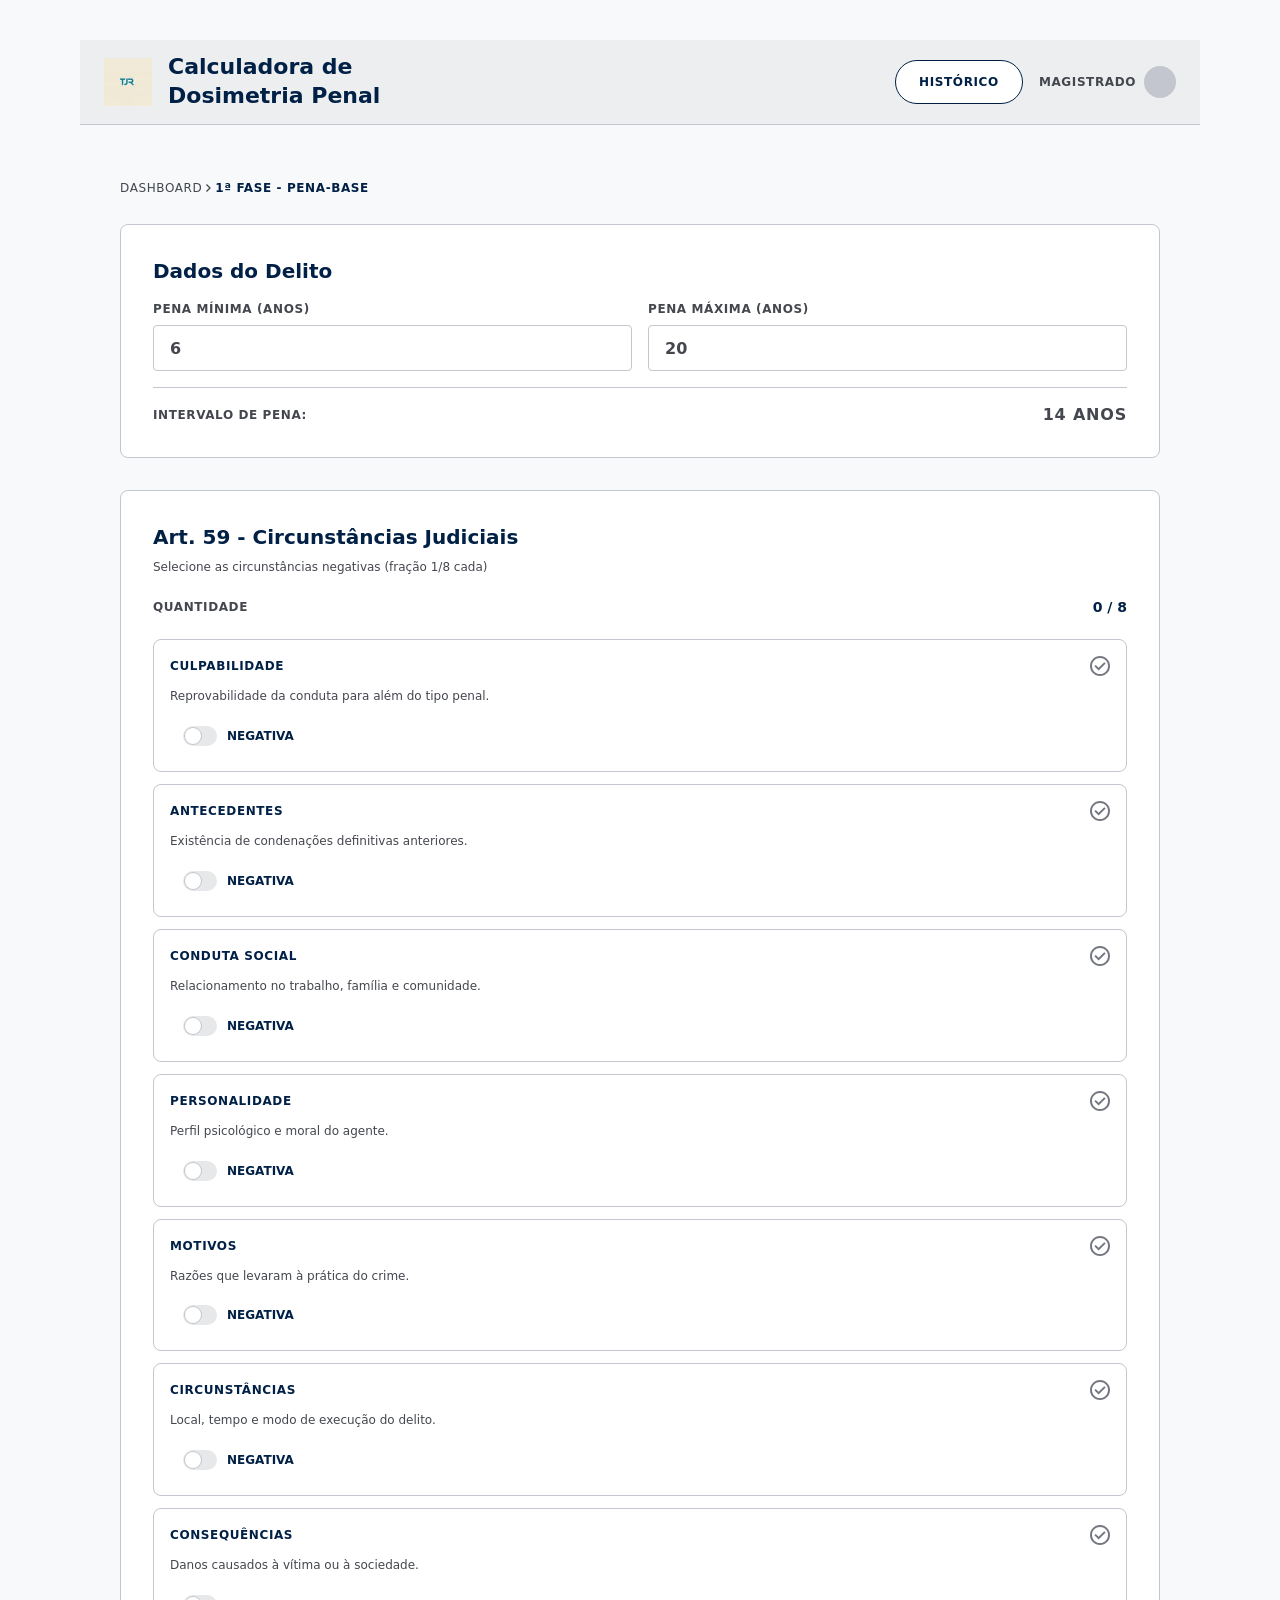
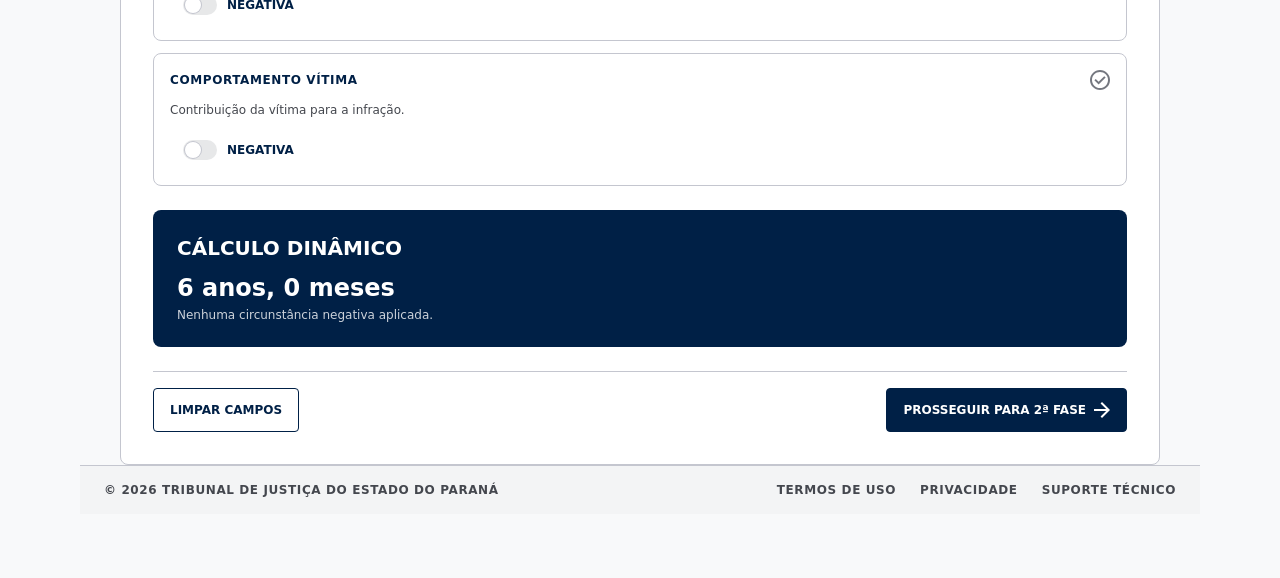
==== index.html @ 6c4fe249 "Ajustes de fluxo e adição das telas de histórico e perfil" ====
<!DOCTYPE html>
<html lang="pt-br">
<head>
    <meta charset="UTF-8">
    <meta name="viewport" content="width=device-width, initial-scale=1.0">
    <link rel="stylesheet" href="style.css">
    <title>Calculadora de Dosimetria Penal</title>
</head>
<body>
    <div class="screen-frame" data-name="Html → Body">
        <header class="top-app-bar" data-name="Header - TopAppBar">
            <div class="top-app-bar__brand" data-name="Container">
                <div class="top-app-bar__logo" data-name="TJPR Logo">
                    <img src="assets/figma/logo-tjpr.svg" alt="TJPR Logo">
                </div>
                <div class="top-app-bar__title" data-name="Heading 1">
                    <span>Calculadora de</span>
                    <span>Dosimetria Penal</span>
                </div>
            </div>
            <div class="top-app-bar__actions" aria-label="Ações rápidas">
                <a class="top-app-bar__action top-app-bar__action--outline" href="histotrico.html">Histórico</a>
            </div>
            <div class="top-app-bar__profile" data-name="Container">
                <div class="top-app-bar__profile-text" data-name="Container">
                    <span>Magistrado</span>
                </div>
                <div class="top-app-bar__avatar" data-name="Container"></div>
            </div>
        </header>

        <main class="main-frame" data-name="Main">
            <section class="breadcrumbs-step" data-name="Breadcrumbs & Step Indicator">
                <div class="breadcrumbs-step__item" data-name="Container">DASHBOARD</div>
                <div class="breadcrumbs-step__separator" data-name="Container">
                    <img src="assets/figma/icon-6-53.svg" alt="">
                </div>
                <div class="breadcrumbs-step__step" data-name="Container">1ª FASE - PENA-BASE</div>
            </section>

            <div class="content-columns" data-name="Container">
                <section class="data-entry-sidebar-left" data-name="Data Entry Sidebar (Left)">
                    <form id="dosimetria-form" class="section section-delito" data-name="Form">
                        <div class="section__heading" data-name="Heading 2">Dados do Delito</div>
                        <div class="section__fields" data-name="Container">
                            <div class="field-row" data-name="Container">
                                <label class="field-label" for="pena-minima" data-name="Label">PENA MÍNIMA (ANOS)</label>
                                <div class="field-input" data-name="Input">
                                    <input id="pena-minima" class="field-input__control" data-name="Input" type="number" name="pena-minima" min="0" step="1" value="6" aria-label="Pena mínima (anos)">
                                </div>
                            </div>
                            <div class="field-row" data-name="Container">
                                <label class="field-label" for="pena-maxima" data-name="Label">PENA MÁXIMA (ANOS)</label>
                                <div class="field-input" data-name="Input">
                                    <input id="pena-maxima" class="field-input__control" data-name="Input" type="number" name="pena-maxima" min="0" step="1" value="20" aria-label="Pena máxima (anos)">
                                </div>
                            </div>
                            <div class="section__interval" data-name="HorizontalBorder">
                                <span data-name="Container">INTERVALO DE PENA:</span>
                                <span data-name="Container">14 anos</span>
                            </div>
                        </div>
                    </form>
                </section>

                <section class="circumstances-grid" data-name="Circumstances Grid (Right)">
                    <div class="section section-circumstances" data-name="Section">
                        <div class="section-circumstances__header" data-name="Container">
                            <div class="section-circumstances__title" data-name="Heading 2">
                                <span>Art. 59 - Circunstâncias Judiciais</span>
                            </div>
                            <div class="section-circumstances__hint" data-name="Container">
                                Selecione as circunstâncias negativas (fração 1/8 cada)
                            </div>
                        </div>
                        <div class="section-circumstances__quantity" data-name="Container">
                            <span data-name="Text">QUANTIDADE</span>
                            <span data-name="Container">0 / 8</span>
                        </div>

                        <div class="circumstances-list" data-name="Container">
                            <article class="circumstance-card" data-name="Container">
                                <div class="circumstance-card__heading" data-name="Paragraph">
                                    <div class="circumstance-card__title">CULPABILIDADE</div>
                                    <img src="assets/figma/icon-6-113.svg" alt="">
                                </div>
                                <div class="circumstance-card__description" data-name="Container">
                                    Reprovabilidade da conduta para além do tipo penal.
                                </div>
                                <button type="button" class="circumstance-card__toggle" data-name="Container" aria-pressed="false">
                                    <span class="circumstance-card__toggle-track" aria-hidden="true"><span class="circumstance-card__toggle-ball"></span></span>
                                    <img src="assets/figma/icon-6-118.svg" alt="">
                                    <span>NEGATIVA</span>
                                </button>
                            </article>

                            <article class="circumstance-card" data-name="Container">
                                <div class="circumstance-card__heading" data-name="Paragraph">
                                    <div class="circumstance-card__title">ANTECEDENTES</div>
                                    <img src="assets/figma/icon-6-113.svg" alt="">
                                </div>
                                <div class="circumstance-card__description" data-name="Container">
                                    Existência de condenações definitivas anteriores.
                                </div>
                                <button type="button" class="circumstance-card__toggle" data-name="Container" aria-pressed="false">
                                    <span class="circumstance-card__toggle-track" aria-hidden="true"><span class="circumstance-card__toggle-ball"></span></span>
                                    <img src="assets/figma/icon-6-130.svg" alt="">
                                    <span>NEGATIVA</span>
                                </button>
                            </article>

                            <article class="circumstance-card" data-name="Container">
                                <div class="circumstance-card__heading" data-name="Paragraph">
                                    <div class="circumstance-card__title">CONDUTA SOCIAL</div>
                                    <img src="assets/figma/icon-6-113.svg" alt="">
                                </div>
                                <div class="circumstance-card__description" data-name="Container">
                                    Relacionamento no trabalho, família e comunidade.
                                </div>
                                <button type="button" class="circumstance-card__toggle" data-name="Container" aria-pressed="false">
                                    <span class="circumstance-card__toggle-track" aria-hidden="true"><span class="circumstance-card__toggle-ball"></span></span>
                                    <img src="assets/figma/icon-6-142.svg" alt="">
                                    <span>NEGATIVA</span>
                                </button>
                            </article>

                            <article class="circumstance-card" data-name="Container">
                                <div class="circumstance-card__heading" data-name="Paragraph">
                                    <div class="circumstance-card__title">PERSONALIDADE</div>
                                    <img src="assets/figma/icon-6-113.svg" alt="">
                                </div>
                                <div class="circumstance-card__description" data-name="Container">
                                    Perfil psicológico e moral do agente.
                                </div>
                                <button type="button" class="circumstance-card__toggle" data-name="Container" aria-pressed="false">
                                    <span class="circumstance-card__toggle-track" aria-hidden="true"><span class="circumstance-card__toggle-ball"></span></span>
                                    <img src="assets/figma/icon-6-154.svg" alt="">
                                    <span>NEGATIVA</span>
                                </button>
                            </article>

                            <article class="circumstance-card" data-name="Container">
                                <div class="circumstance-card__heading" data-name="Paragraph">
                                    <div class="circumstance-card__title">MOTIVOS</div>
                                    <img src="assets/figma/icon-6-113.svg" alt="">
                                </div>
                                <div class="circumstance-card__description" data-name="Container">
                                    Razões que levaram à prática do crime.
                                </div>
                                <button type="button" class="circumstance-card__toggle" data-name="Container" aria-pressed="false">
                                    <span class="circumstance-card__toggle-track" aria-hidden="true"><span class="circumstance-card__toggle-ball"></span></span>
                                    <img src="assets/figma/icon-6-166.svg" alt="">
                                    <span>NEGATIVA</span>
                                </button>
                            </article>

                            <article class="circumstance-card" data-name="Container">
                                <div class="circumstance-card__heading" data-name="Paragraph">
                                    <div class="circumstance-card__title">CIRCUNSTÂNCIAS</div>
                                    <img src="assets/figma/icon-6-113.svg" alt="">
                                </div>
                                <div class="circumstance-card__description" data-name="Container">
                                    Local, tempo e modo de execução do delito.
                                </div>
                                <button type="button" class="circumstance-card__toggle" data-name="Container" aria-pressed="false">
                                    <span class="circumstance-card__toggle-track" aria-hidden="true"><span class="circumstance-card__toggle-ball"></span></span>
                                    <img src="assets/figma/icon-6-178.svg" alt="">
                                    <span>NEGATIVA</span>
                                </button>
                            </article>

                            <article class="circumstance-card" data-name="Container">
                                <div class="circumstance-card__heading" data-name="Paragraph">
                                    <div class="circumstance-card__title">CONSEQUÊNCIAS</div>
                                    <img src="assets/figma/icon-6-113.svg" alt="">
                                </div>
                                <div class="circumstance-card__description" data-name="Container">
                                    Danos causados à vítima ou à sociedade.
                                </div>
                                <button type="button" class="circumstance-card__toggle" data-name="Container" aria-pressed="false">
                                    <span class="circumstance-card__toggle-track" aria-hidden="true"><span class="circumstance-card__toggle-ball"></span></span>
                                    <img src="assets/figma/icon-6-190.svg" alt="">
                                    <span>NEGATIVA</span>
                                </button>
                            </article>

                            <article class="circumstance-card" data-name="Container">
                                <div class="circumstance-card__heading" data-name="Paragraph">
                                    <div class="circumstance-card__title">COMPORTAMENTO VÍTIMA</div>
                                    <img src="assets/figma/icon-6-113.svg" alt="">
                                </div>
                                <div class="circumstance-card__description" data-name="Container">
                                    Contribuição da vítima para a infração.
                                </div>
                                <button type="button" class="circumstance-card__toggle" data-name="Container" aria-pressed="false">
                                    <span class="circumstance-card__toggle-track" aria-hidden="true"><span class="circumstance-card__toggle-ball"></span></span>
                                    <img src="assets/figma/icon-6-204.svg" alt="">
                                    <span>NEGATIVA</span>
                                </button>
                            </article>
                        </div>

                        <div class="section section-result-card" data-name="Section - Result Card">
                            <div class="section-result-card__shadow" data-name="Section - Result Card:shadow"></div>
                            <div class="section-result-card__title" data-name="Heading 2">CÁLCULO DINÂMICO</div>
                            <div class="section-result-card__content" data-name="Container">
                                <div class="section-result-card__value" data-name="Container">6 anos, 0 meses</div>
                                <div class="section-result-card__note" data-name="Container">Nenhuma circunstância negativa aplicada.</div>
                            </div>
                        </div>

                        <div class="section-circumstances__actions" data-name="HorizontalBorder">
                            <button type="reset" form="dosimetria-form" class="action-button action-button--outline">LIMPAR CAMPOS</button>
                            <button type="submit" form="dosimetria-form" class="action-button action-button--primary">
                                <span>PROSSEGUIR PARA 2ª FASE</span>
                                <img src="assets/figma/icon-6-211.svg" alt="">
                            </button>
                        </div>
                    </div>
                </section>
            </div>
        </main>

        <footer class="footer" data-name="Footer">
            <div class="footer__content" data-name="Container">
                <div class="footer__copyright" data-name="Container">
                    © 2026 Tribunal de Justiça do Estado do Paraná
                </div>
                <div class="footer__links" data-name="Container">
                    <a href="#">Termos de Uso</a>
                    <a href="#">Privacidade</a>
                    <a href="#">Suporte Técnico</a>
                </div>
            </div>
        </footer>

        <nav class="bottom-nav-bar" data-name="BottomNavBar (Mobile Only)">
            <a class="bottom-nav-bar__item bottom-nav-bar__item--active" data-name="Container">
                <img src="assets/figma/icon-bottom-1.svg" alt="">
                <span>Calculadora</span>
            </a>
            <a href="histotrico.html" class="bottom-nav-bar__item" data-name="Container">
                <img src="assets/figma/icon-bottom-2.svg" alt="">
                <span>Histórico</span>
            </a>
            <a href="perfil.html" class="bottom-nav-bar__item" data-name="Container">
                <img src="assets/figma/icon-bottom-3.svg" alt="">
                <span>Perfil</span>
            </a>
        </nav>
    </div>
    <script src="script.js"></script>
</body>
</html>
---- style.css ----
* {
  box-sizing: border-box;
}
html, body {
  margin: 0;
  min-height: 100%;
}
body {
  display: flex;
  justify-content: center;
  align-items: flex-start;
  padding: 24px;
  background: #F8F9FA;
  font-family: Inter, system-ui, sans-serif;
  color: #44474E;
}
img {
  display: block;
  max-width: 100%;
}
button {
  font: inherit;
  cursor: pointer;
}
.screen-frame {
  width: min(100%, 1120px);
  max-width: 1120px;
  position: relative;
  padding: 112px 0 8px;
  background: #F8F9FA;
}
.top-app-bar {
  position: absolute;
  top: 0;
  left: 0;
  width: 100%;
  background: #EDEEEF;
  border-bottom: 1px solid #C4C6CF;
  padding: 8px 16px;
  display: flex;
  justify-content: space-between;
  align-items: center;
  gap: 16px;
}
.top-app-bar__brand {
  display: flex;
  align-items: center;
  gap: 16px;
}
.top-app-bar__logo {
  width: 40px;
  height: 40px;
}
.top-app-bar__logo img {
  width: 100%;
  height: 100%;
  object-fit: cover;
}
.top-app-bar__title {
  display: flex;
  flex-direction: column;
  font-family: Manrope, Inter, system-ui, sans-serif;
  font-weight: 700;
  font-size: 20px;
  line-height: 1.4;
  color: #002046;
}
.top-app-bar__title span:last-child {
  margin-top: -2px;
}
.top-app-bar__profile {
  display: flex;
  align-items: center;
  gap: 8px;
}
.top-app-bar__actions {
  display: none;
  align-items: center;
  gap: 12px;
  margin-left: auto;
}
.top-app-bar__action {
  min-height: 44px;
  min-width: 128px;
  padding: 0 18px;
  border-radius: 999px;
  border: 1px solid transparent;
  font-size: 12px;
  line-height: 1.3333333;
  font-weight: 700;
  letter-spacing: 0.05em;
  text-transform: uppercase;
  text-decoration: none;
  display: inline-flex;
  align-items: center;
  justify-content: center;
  transition: transform 0.18s ease, background-color 0.18s ease, color 0.18s ease, border-color 0.18s ease;
}
.top-app-bar__action:hover,
.top-app-bar__action:focus-visible {
  transform: translateY(-1px);
}
.top-app-bar__action--outline {
  border-color: #002046;
  background: #FFFFFF;
  color: #002046;
}
.top-app-bar__action--outline:hover,
.top-app-bar__action--outline:focus-visible {
  background: rgba(0, 32, 70, 0.08);
}
.top-app-bar__action--solid {
  background: #002046;
  color: #FFFFFF;
}
.top-app-bar__action--solid:hover,
.top-app-bar__action--solid:focus-visible {
  background: #0E355F;
}
.top-app-bar__profile-text {
  display: flex;
  flex-direction: column;
  font-size: 12px;
  line-height: 1.3333333;
  font-weight: 700;
  text-transform: uppercase;
  letter-spacing: 0.05em;
  color: #44474E;
}
.top-app-bar__avatar {
  width: 32px;
  height: 32px;
  border-radius: 50%;
  background: #C4C6CF;
}
.main-frame {
  width: min(100%, 1040px);
  margin: 0 auto;
  display: flex;
  flex-direction: column;
  gap: 24px;
}
.breadcrumbs-step {
  display: flex;
  align-items: center;
  gap: 4px;
}
.breadcrumbs-step__item,
.breadcrumbs-step__step {
  font-size: 12px;
  line-height: 1.3333333;
  text-transform: uppercase;
  letter-spacing: 0.05em;
}
.breadcrumbs-step__item {
  font-weight: 500;
  color: #44474E;
}
.breadcrumbs-step__step {
  font-weight: 700;
  color: #002046;
}
.content-columns {
  display: grid;
  gap: 24px;
  grid-template-columns: 1fr;
}
.data-entry-sidebar-left,
.circumstances-grid {
  display: flex;
  flex-direction: column;
  gap: 16px;
}
.section {
  background: #FFFFFF;
  border: 1px solid #C4C6CF;
  border-radius: 8px;
}
.section-delito {
  padding: 24px;
  display: flex;
  flex-direction: column;
  gap: 16px;
}
.section__heading,
.section-circumstances__title,
.section-result-card__title {
  font-family: Manrope, Inter, system-ui, sans-serif;
  font-weight: 600;
  font-size: 20px;
  line-height: 1.4;
  color: #002046;
}
.section__fields {
  display: grid;
  grid-template-columns: 1fr;
  gap: 16px;
}
.field-row {
  display: flex;
  flex-direction: column;
  gap: 8px;
}
.field-label,
.section__interval span,
.section-circumstances__quantity span:first-child,
.footer__copyright,
.footer__links a,
.bottom-nav-bar__item span {
  font-size: 12px;
  line-height: 1.3333333;
  font-weight: 700;
  letter-spacing: 0.05em;
  text-transform: uppercase;
}
.field-label,
.section__interval span,
.footer__copyright,
.footer__links a,
.bottom-nav-bar__item span {
  color: #44474E;
}
.field-input {
  display: flex;
  align-items: center;
  justify-content: space-between;
  min-height: 44px;
  padding: 0 14px;
  background: #FFFFFF;
  border: 1px solid #C4C6CF;
  border-radius: 4px;
  transition: border-color 0.2s ease, box-shadow 0.2s ease;
}
.field-input:hover,
.field-input:focus-within {
  border-color: #002046;
  box-shadow: 0 0 0 4px rgba(0, 32, 70, 0.08);
}
.field-input__control {
  width: 100%;
  border: none;
  outline: none;
  background: transparent;
  font-size: 16px;
  font-weight: 600;
  color: #44474E;
  font-family: inherit;
  min-height: 44px;
}
.field-input__control:hover,
.field-input__control:focus {
  cursor: text;
}
.field-input__control::-webkit-outer-spin-button,
.field-input__control::-webkit-inner-spin-button {
  -webkit-appearance: none;
  margin: 0;
}
.field-input__control[type=number] {
  appearance: textfield;
  -moz-appearance: textfield;
}
.field-value {
  font-size: 16px;
  font-weight: 600;
  color: #44474E;
}
.section__interval {
  display: flex;
  justify-content: space-between;
  align-items: center;
  gap: 8px;
  padding-top: 16px;
  border-top: 1px solid #C4C6CF;
}
.section__interval span:last-child {
  font-size: 16px;
  font-weight: 700;
}

/* Development notice toast */
.dev-toast {
  position: fixed;
  left: 50%;
  transform: translateX(-50%) translateY(20px);
  bottom: 24px;
  background: rgba(0, 0, 0, 0.85);
  color: #FFFFFF;
  padding: 10px 14px;
  border-radius: 8px;
  font-size: 14px;
  font-weight: 600;
  opacity: 0;
  pointer-events: none;
  transition: transform .25s ease, opacity .25s ease;
  z-index: 1100;
}
.dev-toast.show {
  opacity: 1;
  transform: translateX(-50%) translateY(0);
  pointer-events: auto;
}
.section-result-card {
  position: relative;
  overflow: hidden;
  border: none;
  background: #002046;
  border-radius: 8px;
  padding: 24px;
  display: flex;
  flex-direction: column;
  gap: 12px;
}
.section-result-card__shadow {
  position: absolute;
  inset: 0;
  background: transparent;
}
.section-result-card__title {
  color: #FFFFFF;
}
.section-result-card__content {
  display: flex;
  flex-direction: column;
  gap: 4px;
}
.section-result-card__value {
  font-size: 24px;
  font-weight: 700;
  line-height: 1.2;
  color: #FFFFFF;
}
.section-result-card__note {
  font-size: 12px;
  line-height: 1.3333333;
  color: rgba(255, 255, 255, 0.8);
}
.section-circumstances {
  padding: 24px;
  display: flex;
  flex-direction: column;
  gap: 24px;
}
.section-circumstances__header {
  display: flex;
  flex-direction: column;
  gap: 8px;
}
.section-circumstances__title {
  display: flex;
  flex-direction: column;
  gap: 2px;
}
.section-circumstances__hint {
  font-size: 12px;
  line-height: 1.3333333;
  color: #44474E;
}
.section-circumstances__quantity {
  display: flex;
  justify-content: space-between;
  align-items: center;
  gap: 12px;
}
.section-circumstances__quantity span:last-child {
  font-size: 14px;
  font-weight: 700;
  color: #002046;
}
.circumstances-list {
  display: flex;
  flex-direction: column;
  gap: 12px;
}
.circumstance-card {
  background: #FFFFFF;
  border: 1px solid #C4C6CF;
  border-radius: 8px;
  padding: 16px;
  display: grid;
  gap: 12px;
}
.circumstance-card__heading {
  display: flex;
  justify-content: space-between;
  align-items: center;
  gap: 10px;
}
.circumstance-card__title {
  font-size: 12px;
  font-weight: 700;
  text-transform: uppercase;
  letter-spacing: 0.05em;
  color: #002046;
}
.circumstance-card__description {
  font-size: 12px;
  line-height: 1.4;
  color: #44474E;
}
.circumstance-card__toggle {
  display: inline-flex;
  align-items: center;
  gap: 10px;
  padding: 8px 12px;
  border-radius: 12px;
  border: 1px solid transparent;
  background: transparent;
  color: #002046;
  font-size: 12px;
  font-weight: 700;
  text-transform: uppercase;
  cursor: pointer;
  transition: transform 0.2s ease, color 0.2s ease;
}
.circumstance-card__toggle:hover {
  transform: translateY(-1px);
}
.circumstance-card__toggle:hover .circumstance-card__toggle-track {
  background: #D8DBDF;
}
.circumstance-card__toggle-track {
  position: relative;
  width: 34px;
  height: 20px;
  border-radius: 999px;
  background: #E7E8E9;
  flex-shrink: 0;
  transition: background 0.2s ease;
}
.circumstance-card__toggle-ball {
  position: absolute;
  top: 2px;
  left: 2px;
  width: 16px;
  height: 16px;
  border-radius: 999px;
  background: #FFFFFF;
  box-shadow: 0 0 0 1px #C4C6CF;
  transition: left 0.25s ease, background 0.25s ease, box-shadow 0.25s ease;
}
.circumstance-card__toggle[aria-pressed="true"] .circumstance-card__toggle-track {
  background: #002046;
}
.circumstance-card__toggle[aria-pressed="true"] .circumstance-card__toggle-ball {
  left: calc(100% - 18px - 2px);
  box-shadow: 0 0 0 1px rgba(255, 255, 255, 0.4);
}
.circumstance-card__toggle[aria-pressed="true"] {
  color: #002046;
}
.circumstance-card__toggle:focus-visible {
  outline: 2px solid #002046;
  outline-offset: 2px;
}
.circumstance-card__toggle img {
  display: none;
}
.section-circumstances__actions {
  display: flex;
  justify-content: space-between;
  gap: 12px;
  padding-top: 16px;
  border-top: 1px solid #C4C6CF;
}
.action-button {
  min-height: 44px;
  border-radius: 4px;
  border: 1px solid transparent;
  padding: 0 16px;
  font-size: 12px;
  line-height: 1.3333333;
  font-weight: 700;
  text-transform: uppercase;
  display: inline-flex;
  align-items: center;
  justify-content: center;
  gap: 8px;
}
.action-button--outline {
  background: transparent;
  border-color: #002046;
  color: #002046;
}
.action-button--outline:hover,
.action-button--outline:focus-visible {
  background: rgba(0, 32, 70, 0.08);
}
.action-button--primary {
  background: #002046;
  color: #FFFFFF;
  border-color: #002046;
}
.action-button--primary:hover,
.action-button--primary:focus-visible {
  background: #0E355F;
}
.footer {
  background: #F3F4F5;
  border-top: 1px solid #C4C6CF;
}
.footer__content {
  display: flex;
  justify-content: space-between;
  align-items: center;
  gap: 16px;
  padding: 16px 24px;
}
.footer__links {
  display: flex;
  gap: 24px;
}
.footer__links a {
  text-decoration: none;
  color: #44474E;
}
.bottom-nav-bar {
  margin: 24px auto 0;
  width: calc(100% - 32px);
  max-width: 420px;
  background: #1B365D;
  border-top: 1px solid #C4C6CF;
  border-radius: 8px;
  display: flex;
  justify-content: space-between;
  align-items: center;
  padding: 8px 18px;
}
.bottom-nav-bar__item {
  display: inline-flex;
  flex-direction: column;
  align-items: center;
  gap: 4px;
  text-decoration: none;
  color: #FFFFFF;
  font-size: 12px;
  line-height: 1.3333333;
  font-weight: 700;
  transition: transform 0.18s ease, color 0.18s ease, filter 0.18s ease;
}
.bottom-nav-bar__item:hover,
.bottom-nav-bar__item:focus-visible {
  color: #87A0CD;
  transform: translateY(-2px);
}
.bottom-nav-bar__item:hover img,
.bottom-nav-bar__item:focus-visible img {
  filter: brightness(1.2) saturate(1.2);
}
.bottom-nav-bar__item--active {
  color: #87A0CD;
}

@media (min-width: 640px) {
  body {
    padding: 32px;
  }

  .screen-frame {
    padding: 132px 0 16px;
  }

  .top-app-bar {
    padding: 12px 24px;
  }

  .main-frame {
    gap: 28px;
  }

  .content-columns {
    grid-template-columns: minmax(280px, 420px) minmax(320px, 1fr);
    align-items: start;
  }

  .section__fields {
    grid-template-columns: repeat(2, minmax(0, 1fr));
  }

  .section__interval {
    grid-column: 1 / -1;
  }

  .bottom-nav-bar {
    display: none;
  }

  .footer__content {
    flex-wrap: wrap;
    justify-content: space-between;
  }
}

@media (min-width: 1024px) {
  body {
    padding: 40px;
  }

  .screen-frame {
    padding: 140px 0 24px;
  }

  .content-columns {
    gap: 32px;
    grid-template-columns: 1fr;
  }

  .section-delito,
  .section-circumstances {
    padding: 32px;
  }

  .top-app-bar__logo {
    width: 48px;
    height: 48px;
  }

  .top-app-bar__title {
    font-size: 22px;
  }

  .top-app-bar__actions {
    display: flex;
  }
}

body.historico-page {
  display: block;
  justify-content: initial;
  align-items: initial;
  padding: 0;
  min-height: 100vh;
  overflow-x: hidden;
  background: #F5F7FA;
  font-family: Inter, system-ui, sans-serif;
}

.historico-page .screen-frame {
  width: 100%;
  max-width: 100%;
  min-height: 100vh;
  padding: 0 0 88px;
  background: #F5F7FA;
}

.historico-page .historico-screen-frame {
  position: relative;
}

.historico-page .top-app-bar {
  position: sticky;
  top: 0;
  z-index: 20;
  background: #FFFFFF;
  border-bottom: 1px solid #E1E4EA;
  padding: 14px 18px;
  box-shadow: 0 1px 0 rgba(12, 24, 44, 0.04);
}

.historico-top-app-bar__logo {
  width: 28px;
  height: 28px;
}

.historico-top-app-bar__title {
  font-size: 16px;
  letter-spacing: -0.01em;
  color: #113A67;
}

.historico-top-app-bar__text {
  display: flex;
  flex-direction: column;
  gap: 2px;
}

.historico-back-link {
  display: inline-flex;
  align-items: center;
  width: fit-content;
  font-size: 12px;
  line-height: 1.2;
  font-weight: 700;
  color: #5A6370;
  text-decoration: none;
}

.historico-back-link::before {
  content: '←';
  margin-right: 6px;
}

.historico-back-link:hover,
.historico-back-link:focus-visible {
  color: #123A63;
}

.historico-avatar {
  width: 40px;
  height: 40px;
  border-radius: 12px;
  background: linear-gradient(145deg, #203B66 0%, #0E1D33 100%);
  position: relative;
  overflow: hidden;
  box-shadow: 0 2px 8px rgba(14, 29, 51, 0.18);
}

.historico-avatar::before,
.historico-avatar::after {
  content: '';
  position: absolute;
  left: 50%;
  transform: translateX(-50%);
  border-radius: 999px;
}

.historico-avatar::before {
  top: 6px;
  width: 13px;
  height: 13px;
  background: #F6D4B8;
}

.historico-avatar::after {
  bottom: 4px;
  width: 24px;
  height: 18px;
  background: linear-gradient(180deg, #D9B38A 0%, #A46B42 100%);
  border-radius: 12px 12px 6px 6px;
}

.historico-page .historico-main {
  width: min(100%, 1180px);
  margin: 0 auto;
  padding: 22px 16px 28px;
}

.historico-hero {
  display: flex;
  flex-direction: column;
  gap: 10px;
  margin: 0 auto 20px;
  width: 100%;
  max-width: 760px;
}

.historico-title {
  margin: 0;
  font-family: Manrope, Inter, system-ui, sans-serif;
  font-size: 38px;
  line-height: 1.05;
  letter-spacing: -0.04em;
  color: #123A63;
}

.historico-description {
  margin: 0;
  font-size: 18px;
  line-height: 1.5;
  color: #5A6370;
}

.historico-search {
  display: flex;
  flex-direction: column;
  gap: 14px;
  margin-top: 2px;
  width: 100%;
}

.historico-search__field {
  display: flex;
  align-items: center;
  gap: 12px;
  min-height: 58px;
  padding: 0 16px;
  background: #FFFFFF;
  border: 1px solid #D5DAE3;
  border-radius: 4px;
  box-shadow: 0 1px 0 rgba(12, 24, 44, 0.03);
}

.historico-search__field:focus-within {
  border-color: #123A63;
  box-shadow: 0 0 0 4px rgba(18, 58, 99, 0.08);
}

.historico-search__icon {
  width: 18px;
  height: 18px;
  border: 2px solid #5A6370;
  border-radius: 50%;
  position: relative;
  flex: 0 0 auto;
}

.historico-search__icon::after {
  content: '';
  position: absolute;
  width: 8px;
  height: 2px;
  background: #5A6370;
  right: -6px;
  bottom: -2px;
  transform: rotate(45deg);
  border-radius: 999px;
}

.historico-search__input {
  width: 100%;
  border: none;
  outline: none;
  background: transparent;
  font-size: 18px;
  line-height: 1.4;
  color: #203042;
  font-family: inherit;
}

.historico-search__input::placeholder {
  color: #7A8492;
}

.action-button--ghost {
  background: #FFFFFF;
  border-color: #D5DAE3;
  color: #123A63;
}

.action-button--ghost:hover,
.action-button--ghost:focus-visible {
  background: #F0F4F8;
}

.historico-filter-button {
  width: 100%;
  min-height: 50px;
  border-radius: 4px;
  gap: 10px;
  justify-content: center;
  font-size: 14px;
  letter-spacing: 0.04em;
}

.historico-filter-button__icon {
  width: 18px;
  height: 18px;
  position: relative;
}

.historico-filter-button__icon::before,
.historico-filter-button__icon::after {
  content: '';
  position: absolute;
  left: 0;
  right: 0;
  background: currentColor;
  border-radius: 999px;
}

.historico-filter-button__icon::before {
  top: 3px;
  height: 2px;
  box-shadow: 0 5px 0 currentColor;
}

.historico-filter-button__icon::after {
  top: 10px;
  width: 10px;
  height: 2px;
}

.historico-list {
  display: grid;
  grid-template-columns: minmax(0, 1fr);
  gap: 18px;
}

.historico-card {
  display: grid;
  grid-template-columns: 6px minmax(0, 1fr);
  background: #FFFFFF;
  border: 1px solid #D4D9E3;
  border-radius: 10px;
  overflow: hidden;
  box-shadow: 0 1px 0 rgba(12, 24, 44, 0.03);
}

.historico-card__accent {
  background: linear-gradient(180deg, #1DB05D 0%, #0F8F49 100%);
}

.historico-card__body {
  padding: 18px 16px 16px;
  display: flex;
  flex-direction: column;
  gap: 18px;
}

.historico-card__meta-group {
  display: flex;
  flex-direction: column;
  gap: 2px;
}

.historico-card__eyebrow {
  font-size: 14px;
  font-weight: 700;
  line-height: 1.2;
  text-transform: uppercase;
  letter-spacing: 0.03em;
  color: #5A6370;
}

.historico-card__id,
.historico-card__date,
.historico-card__process,
.historico-card__crime-detail,
.historico-card__regime {
  font-size: 16px;
  line-height: 1.28;
  color: #4A515B;
}

.historico-card__id {
  color: #123A63;
  font-size: 17px;
}

.historico-card__name,
.historico-card__crime,
.historico-card__penalty {
  font-size: 19px;
  line-height: 1.22;
  color: #2D323A;
}

.historico-card__name {
  font-weight: 700;
}

.historico-card__penalty {
  color: #123A63;
}

.historico-card__regime {
  width: 100%;
  min-height: 22px;
  padding: 2px 8px;
  background: #E4E5E8;
  color: #5A6370;
  font-size: 12px;
  line-height: 1.4;
  text-transform: uppercase;
}

.historico-card__divider {
  height: 1px;
  background: #D4D9E3;
  margin-top: 2px;
}

.historico-card__actions {
  display: grid;
  grid-template-columns: repeat(2, minmax(0, 1fr));
  gap: 8px;
}

.historico-card__action,
.historico-card__delete {
  min-height: 32px;
  border-radius: 2px;
  font-size: 12px;
  line-height: 1.2;
  font-weight: 700;
  letter-spacing: 0.04em;
  text-transform: uppercase;
  display: inline-flex;
  align-items: center;
  justify-content: center;
  gap: 8px;
}

.historico-card__action {
  border: 1px solid #123A63;
  padding: 0 10px;
}

.historico-card__action--primary {
  background: #062B54;
  color: #FFFFFF;
}

.historico-card__action--secondary {
  background: #FFFFFF;
  color: #123A63;
}

.historico-card__delete {
  width: fit-content;
  align-self: center;
  border: none;
  background: transparent;
  color: #E22B1D;
  padding: 4px 0 0;
}

.historico-icon {
  display: inline-block;
  width: 16px;
  height: 16px;
  position: relative;
  flex: 0 0 auto;
}

.historico-icon--eye::before {
  content: '';
  position: absolute;
  inset: 3px 1px;
  border: 2px solid currentColor;
  border-radius: 999px / 70%;
}

.historico-icon--eye::after {
  content: '';
  position: absolute;
  top: 6px;
  left: 5px;
  width: 6px;
  height: 6px;
  background: currentColor;
  border-radius: 50%;
}

.historico-icon--pdf::before {
  content: '';
  position: absolute;
  inset: 1px 2px;
  border: 2px solid currentColor;
  border-radius: 2px;
}

.historico-icon--pdf::after {
  content: 'PDF';
  position: absolute;
  inset: 0;
  display: grid;
  place-items: center;
  font-size: 6px;
  line-height: 1;
  font-weight: 700;
  color: currentColor;
}

.historico-icon--trash::before {
  content: '';
  position: absolute;
  left: 3px;
  right: 3px;
  bottom: 2px;
  top: 5px;
  border: 2px solid currentColor;
  border-top: none;
  border-radius: 0 0 2px 2px;
}

.historico-icon--trash::after {
  content: '';
  position: absolute;
  left: 3px;
  right: 3px;
  top: 2px;
  height: 2px;
  background: currentColor;
  border-radius: 999px;
}

.historico-load-more {
  width: min(100%, 360px);
  margin: 10px auto 10px;
  min-height: 50px;
  border-radius: 12px;
  border-color: #D5DAE3;
  color: #5A6370;
  background: #FFFFFF;
  font-size: 14px;
  letter-spacing: 0.03em;
}

.historico-page .bottom-nav-bar {
  position: fixed;
  left: 0;
  right: 0;
  bottom: 0;
  margin: 0;
  width: 100%;
  max-width: none;
  border-radius: 0;
  border-top: 1px solid #E1E4EA;
  background: #FFFFFF;
  box-shadow: 0 -1px 8px rgba(12, 24, 44, 0.08);
  padding: 10px 18px 12px;
}

.historico-page .bottom-nav-bar__item {
  color: #5A6370;
}

.historico-page .bottom-nav-bar__item--active {
  color: #123A63;
}

.historico-page .bottom-nav-bar__item img {
  width: 24px;
  height: 24px;
}

.historico-page .bottom-nav-bar__item span {
  font-size: 12px;
  letter-spacing: 0;
  text-transform: none;
}

.historico-page .footer {
  display: none;
}

@media (min-width: 640px) {
  .historico-page .top-app-bar {
    padding: 16px 24px;
  }

  .historico-page .historico-main {
    padding: 28px 24px 36px;
  }

  .historico-hero {
    margin-bottom: 24px;
  }

  .historico-title {
    font-size: 42px;
  }

  .historico-description {
    font-size: 19px;
  }

  .historico-search {
    display: grid;
    grid-template-columns: minmax(0, 1fr) 170px;
    align-items: start;
  }

  .historico-filter-button {
    width: 170px;
  }

  .historico-list {
    gap: 20px;
  }

  .historico-card__body {
    padding: 20px 20px 18px;
  }

  .historico-load-more {
    width: min(100%, 420px);
    margin-top: 14px;
  }
}

@media (min-width: 900px) {
  .historico-page .historico-main {
    padding: 32px 28px 40px;
  }

  .historico-page .top-app-bar {
    padding: 18px 32px;
  }

  .historico-page .historico-main {
    width: min(100%, 1180px);
  }

  .historico-list {
    grid-template-columns: repeat(2, minmax(0, 1fr));
    gap: 24px;
    align-items: start;
  }

  .historico-card {
    height: 100%;
  }

  .historico-card__body {
    padding: 22px 22px 20px;
  }

  .historico-load-more {
    grid-column: 1 / -1;
    width: min(100%, 460px);
    margin-top: 8px;
  }
}

@media (min-width: 1024px) {
  .historico-page .historico-main {
    padding-top: 34px;
    padding-bottom: 44px;
  }

  .historico-page .bottom-nav-bar {
    max-width: 430px;
    left: 50%;
    transform: translateX(-50%);
    border-radius: 16px 16px 0 0;
    width: 100%;
    height: auto;
  }

  .historico-hero {
    max-width: 840px;
  }

  .historico-title {
    font-size: 46px;
  }

  .historico-description {
    max-width: 680px;
  }

  .historico-search {
    grid-template-columns: minmax(0, 1fr) 190px;
  }

  .historico-filter-button {
    width: 190px;
  }

  .historico-card__body {
    padding: 24px 24px 22px;
    gap: 20px;
  }

  .historico-card__name,
  .historico-card__crime,
  .historico-card__penalty {
    font-size: 20px;
  }

  .historico-card__id,
  .historico-card__date,
  .historico-card__process,
  .historico-card__crime-detail,
  .historico-card__regime {
    font-size: 17px;
  }

  .historico-card__actions {
    gap: 10px;
  }

  .historico-load-more {
    margin-top: 4px;
  }
}

body.perfil-page {
  display: block;
  justify-content: initial;
  align-items: initial;
  padding: 0;
  min-height: 100vh;
  overflow-x: hidden;
  background: #F8F9FA;
  font-family: Inter, system-ui, sans-serif;
  color: #191C1D;
}

.perfil-page .screen-frame {
  width: 100%;
  max-width: 100%;
  min-height: 100vh;
  padding: 0 0 88px;
  background: #F8F9FA;
}

.perfil-page .top-app-bar {
  position: sticky;
  top: 0;
  z-index: 20;
  min-height: 65px;
  padding: 12px 24px;
  background: #F8F9FA;
  border-bottom: 1px solid #C4C6CF;
  box-shadow: none;
}

.perfil-top-app-bar__logo {
  width: 18px;
  height: 19px;
}

.perfil-top-app-bar__title {
  display: block;
  font-size: 20px;
  line-height: 1.4;
  letter-spacing: 0;
  color: #002046;
}

.perfil-header-avatar {
  width: 40px;
  height: 40px;
  border: 1px solid #C4C6CF;
  border-radius: 12px;
  display: grid;
  place-items: center;
  text-decoration: none;
  background: #FFFFFF;
}

.perfil-avatar-icon,
.perfil-photo {
  position: relative;
  overflow: hidden;
  background: linear-gradient(145deg, #1B365D 0%, #002046 100%);
}

.perfil-avatar-icon {
  width: 38px;
  height: 38px;
  border-radius: 11px;
}

.perfil-avatar-icon::before,
.perfil-avatar-icon::after,
.perfil-photo__head,
.perfil-photo__robe {
  content: '';
  position: absolute;
  left: 50%;
  transform: translateX(-50%);
}

.perfil-avatar-icon::before {
  top: 7px;
  width: 12px;
  height: 12px;
  border-radius: 50%;
  background: #F0C6A6;
}

.perfil-avatar-icon::after {
  bottom: 5px;
  width: 24px;
  height: 16px;
  border-radius: 14px 14px 6px 6px;
  background: #6A3F2B;
}

.perfil-main {
  width: min(100%, 1180px);
  margin: 0 auto;
  padding: 32px 24px 2px;
  display: grid;
  grid-template-columns: minmax(0, 1fr);
  gap: 24px;
}

.perfil-sidebar,
.perfil-content {
  display: flex;
  flex-direction: column;
  gap: 24px;
}

.perfil-summary-card,
.perfil-form-card,
.perfil-history-card {
  background: #FFFFFF;
  border: 1px solid #C4C6CF;
  border-radius: 8px;
  box-shadow: 0 1px 0 rgba(0, 32, 70, 0.02);
}

.perfil-summary-card {
  padding: 24px;
  text-align: center;
}

.perfil-photo-wrap {
  width: 128px;
  height: 128px;
  margin: 0 auto 16px;
  position: relative;
}

.perfil-photo {
  width: 128px;
  height: 128px;
  border: 1px solid #F8F9FA;
  border-radius: 12px;
}

.perfil-photo__head {
  top: 22px;
  width: 42px;
  height: 42px;
  border-radius: 50%;
  background: #F0C6A6;
}

.perfil-photo__robe {
  bottom: 0;
  width: 92px;
  height: 58px;
  border-radius: 42px 42px 14px 14px;
  background: linear-gradient(180deg, #8B5A3C 0%, #4B2C22 100%);
}

.perfil-photo-edit {
  position: absolute;
  right: 0;
  bottom: 0;
  width: 24px;
  height: 24px;
  border: none;
  border-radius: 12px;
  background: #002046;
  color: #FFFFFF;
  display: grid;
  place-items: center;
}

.perfil-summary-card__identity h1 {
  margin: 0;
  font-family: Manrope, Inter, system-ui, sans-serif;
  font-size: 24px;
  line-height: 1.3333333;
  font-weight: 600;
  color: #002046;
}

.perfil-summary-card__identity p {
  margin: 0;
  font-size: 16px;
  line-height: 1.5;
  color: #44474E;
}

.perfil-summary-list {
  margin: 24px 0 0;
  padding: 24px 0 0;
  border-top: 1px solid #C4C6CF;
  display: grid;
  gap: 8px;
  text-align: left;
}

.perfil-summary-list div {
  display: grid;
  grid-template-columns: 20px minmax(0, 1fr);
  column-gap: 8px;
  align-items: center;
}

.perfil-summary-list dt,
.perfil-field span {
  font-size: 12px;
  line-height: 1.3333333;
  font-weight: 700;
  letter-spacing: 0.05em;
  text-transform: uppercase;
  color: #44474E;
}

.perfil-summary-list dt {
  display: contents;
}

.perfil-summary-list dd {
  grid-column: 2;
  margin: 0 0 16px;
  font-size: 16px;
  line-height: 1.5;
  color: #191C1D;
}

.perfil-summary-list div:last-child dd {
  margin-bottom: 0;
}

.perfil-icon {
  width: 18px;
  height: 18px;
  display: inline-block;
  position: relative;
  flex: 0 0 auto;
  color: currentColor;
}

.perfil-icon--id::before {
  content: '';
  position: absolute;
  inset: 2px 1px;
  border: 2px solid currentColor;
  border-radius: 2px;
}

.perfil-icon--id::after {
  content: '';
  position: absolute;
  left: 5px;
  top: 6px;
  width: 8px;
  height: 2px;
  background: currentColor;
  box-shadow: 0 4px 0 currentColor;
}

.perfil-icon--mail::before {
  content: '';
  position: absolute;
  inset: 3px 0;
  border: 2px solid currentColor;
  border-radius: 2px;
}

.perfil-icon--mail::after {
  content: '';
  position: absolute;
  left: 3px;
  right: 3px;
  top: 6px;
  height: 8px;
  border-left: 2px solid currentColor;
  border-bottom: 2px solid currentColor;
  transform: rotate(-45deg);
}

.perfil-icon--camera::before {
  content: '';
  position: absolute;
  inset: 4px 3px 3px;
  border: 1.5px solid currentColor;
  border-radius: 3px;
}

.perfil-icon--camera::after {
  content: '';
  position: absolute;
  left: 7px;
  top: 8px;
  width: 5px;
  height: 5px;
  border: 1.5px solid currentColor;
  border-radius: 50%;
}

.perfil-menu-card {
  padding: 16px;
  background: #F3F4F5;
  border: 1px solid #C4C6CF;
  border-radius: 8px;
  display: grid;
  gap: 8px;
}

.perfil-menu-card a {
  min-height: 40px;
  padding: 8px;
  border-radius: 4px;
  display: flex;
  align-items: center;
  justify-content: space-between;
  gap: 16px;
  color: #191C1D;
  text-decoration: none;
}

.perfil-menu-card a:hover,
.perfil-menu-card a:focus-visible {
  background: rgba(0, 32, 70, 0.06);
}

.perfil-menu-card a > span:first-child {
  display: inline-flex;
  align-items: center;
  gap: 8px;
  font-size: 16px;
  line-height: 1.5;
}

.perfil-menu-card__danger {
  color: #BA1A1A !important;
}

.perfil-chevron {
  width: 8px;
  height: 12px;
  border-right: 2px solid currentColor;
  border-bottom: 2px solid currentColor;
  transform: rotate(-45deg);
  margin-right: 4px;
}

.perfil-icon--shield::before {
  content: '';
  position: absolute;
  left: 3px;
  right: 3px;
  top: 1px;
  bottom: 1px;
  border: 2px solid currentColor;
  border-radius: 9px 9px 11px 11px;
}

.perfil-icon--bell::before {
  content: '';
  position: absolute;
  left: 4px;
  right: 4px;
  top: 2px;
  height: 11px;
  border: 2px solid currentColor;
  border-bottom: none;
  border-radius: 9px 9px 0 0;
}

.perfil-icon--bell::after {
  content: '';
  position: absolute;
  left: 3px;
  right: 3px;
  bottom: 3px;
  height: 2px;
  background: currentColor;
  box-shadow: 5px 4px 0 -3px currentColor;
}

.perfil-icon--logout::before {
  content: '';
  position: absolute;
  inset: 3px 8px 3px 2px;
  border: 2px solid currentColor;
  border-right: none;
  border-radius: 2px;
}

.perfil-icon--logout::after {
  content: '';
  position: absolute;
  right: 1px;
  top: 8px;
  width: 10px;
  height: 2px;
  background: currentColor;
  box-shadow: 4px -3px 0 -1px currentColor, 4px 3px 0 -1px currentColor;
}

.perfil-form-card {
  padding: 24px;
}

.perfil-section-heading {
  margin-bottom: 24px;
}

.perfil-section-heading h2,
.perfil-history-card__header h2 {
  margin: 0;
  font-family: Manrope, Inter, system-ui, sans-serif;
  font-size: 20px;
  line-height: 1.4;
  font-weight: 600;
  color: #002046;
}

.perfil-section-heading p {
  margin: 4px 0 0;
  max-width: 340px;
  font-size: 16px;
  line-height: 1.5;
  color: #44474E;
}

.perfil-form-grid {
  display: grid;
  gap: 24px;
}

.perfil-field {
  display: grid;
  gap: 4px;
}

.perfil-field input,
.perfil-field textarea,
.perfil-field select {
  width: 100%;
  min-height: 58px;
  border: 1px solid #C4C6CF;
  border-radius: 4px;
  background: #F8F9FA;
  padding: 16px;
  font: inherit;
  font-size: 16px;
  line-height: 1.5;
  color: #191C1D;
}

.perfil-field textarea {
  min-height: 82px;
  resize: vertical;
  color: #44474E;
  background: #F3F4F5;
}

.perfil-field select {
  appearance: none;
  padding-right: 44px;
  background-image: linear-gradient(45deg, transparent 50%, #6B7280 50%), linear-gradient(135deg, #6B7280 50%, transparent 50%);
  background-position: calc(100% - 24px) 24px, calc(100% - 17px) 24px;
  background-size: 8px 8px, 8px 8px;
  background-repeat: no-repeat;
}

.perfil-field input:focus,
.perfil-field textarea:focus,
.perfil-field select:focus {
  outline: none;
  border-color: #002046;
  box-shadow: 0 0 0 4px rgba(0, 32, 70, 0.08);
}

.perfil-form-actions {
  margin-top: 24px;
  padding-top: 24px;
  border-top: 1px solid #C4C6CF;
  display: grid;
  gap: 16px;
}

.perfil-form-actions__primary {
  display: grid;
  grid-template-columns: minmax(0, 1fr);
  gap: 16px;
}

.perfil-button {
  min-height: 48px;
  border-radius: 4px;
  border: 1px solid transparent;
  padding: 0 24px;
  display: inline-flex;
  align-items: center;
  justify-content: center;
  gap: 8px;
  font-size: 12px;
  line-height: 1.3333333;
  font-weight: 700;
  letter-spacing: 0.05em;
  text-transform: uppercase;
}

.perfil-button--primary {
  min-height: 64px;
  background: #002046;
  border-color: #002046;
  color: #FFFFFF;
}

.perfil-button--outline {
  min-height: 64px;
  background: #FFFFFF;
  border-color: #002046;
  color: #002046;
}

.perfil-button--danger {
  width: fit-content;
  background: transparent;
  color: #BA1A1A;
  padding-inline: 16px;
}

.perfil-button:hover,
.perfil-button:focus-visible {
  filter: brightness(0.97);
}

.perfil-icon--trash::before {
  content: '';
  position: absolute;
  left: 4px;
  right: 4px;
  bottom: 2px;
  top: 6px;
  border: 2px solid currentColor;
  border-top: none;
  border-radius: 0 0 2px 2px;
}

.perfil-icon--trash::after {
  content: '';
  position: absolute;
  left: 3px;
  right: 3px;
  top: 3px;
  height: 2px;
  background: currentColor;
}

.perfil-history-card {
  padding: 24px;
}

.perfil-history-card__header {
  display: flex;
  align-items: flex-start;
  justify-content: space-between;
  gap: 16px;
  margin-bottom: 16px;
}

.perfil-history-card__header a {
  flex: 0 0 auto;
  margin-top: 6px;
  font-size: 12px;
  line-height: 1.3333333;
  font-weight: 700;
  letter-spacing: 0.05em;
  text-transform: uppercase;
  color: #475F87;
  text-decoration: none;
}

.perfil-table-wrap {
  overflow-x: auto;
}

.perfil-history-table {
  width: 100%;
  min-width: 540px;
  border-collapse: collapse;
}

.perfil-history-table th,
.perfil-history-table td {
  padding: 18px 8px;
  border-bottom: 1px solid #C4C6CF;
  text-align: left;
  vertical-align: middle;
  font-size: 16px;
  line-height: 1.5;
}

.perfil-history-table th {
  color: #44474E;
  font-weight: 700;
}

.perfil-history-table td {
  color: #191C1D;
}

.perfil-history-table tbody tr:last-child td {
  border-bottom: none;
}

.perfil-status {
  display: inline-flex;
  min-height: 23px;
  align-items: center;
  justify-content: center;
  border-radius: 12px;
  padding: 3px 8px;
  background: #1B365D;
  color: #87A0CD;
  font-size: 12px;
  line-height: 1.3333333;
}

.perfil-page .bottom-nav-bar {
  position: fixed;
  left: 0;
  right: 0;
  bottom: 0;
  width: 100%;
  max-width: none;
  margin: 0;
  padding: 8px 35px;
  border-radius: 0;
  border-top: 1px solid #C4C6CF;
  background: #F8F9FA;
  box-shadow: 0 -1px 8px rgba(12, 24, 44, 0.08);
}

.perfil-page .bottom-nav-bar__item {
  min-width: 65px;
  color: #44474E;
}

.perfil-page .bottom-nav-bar__item--active {
  padding: 4px 20px;
  border-radius: 12px;
  background: #1B365D;
  color: #87A0CD;
}

.perfil-page .bottom-nav-bar__item img {
  width: 18px;
  height: 18px;
}

.perfil-page .bottom-nav-bar__item span {
  font-size: 12px;
  line-height: 1.3333333;
  letter-spacing: 0;
  text-transform: none;
}

@media (min-width: 680px) {
  .perfil-main {
    padding: 40px 32px 24px;
  }

  .perfil-form-actions__primary {
    grid-template-columns: minmax(0, 1fr) minmax(120px, 0.78fr);
  }

  .perfil-button--primary,
  .perfil-button--outline {
    min-height: 56px;
  }
}

@media (min-width: 960px) {
  .perfil-page .screen-frame {
    padding-bottom: 32px;
  }

  .perfil-main {
    grid-template-columns: minmax(280px, 342px) minmax(0, 1fr);
    align-items: start;
    gap: 32px;
  }

  .perfil-sidebar {
    position: sticky;
    top: 89px;
  }

  .perfil-form-grid {
    grid-template-columns: repeat(2, minmax(0, 1fr));
  }

  .perfil-field:nth-child(4),
  .perfil-field:nth-child(5),
  .perfil-form-actions {
    grid-column: 1 / -1;
  }

  .perfil-page .bottom-nav-bar {
    max-width: 430px;
    left: 50%;
    transform: translateX(-50%);
    border-radius: 16px 16px 0 0;
  }
}
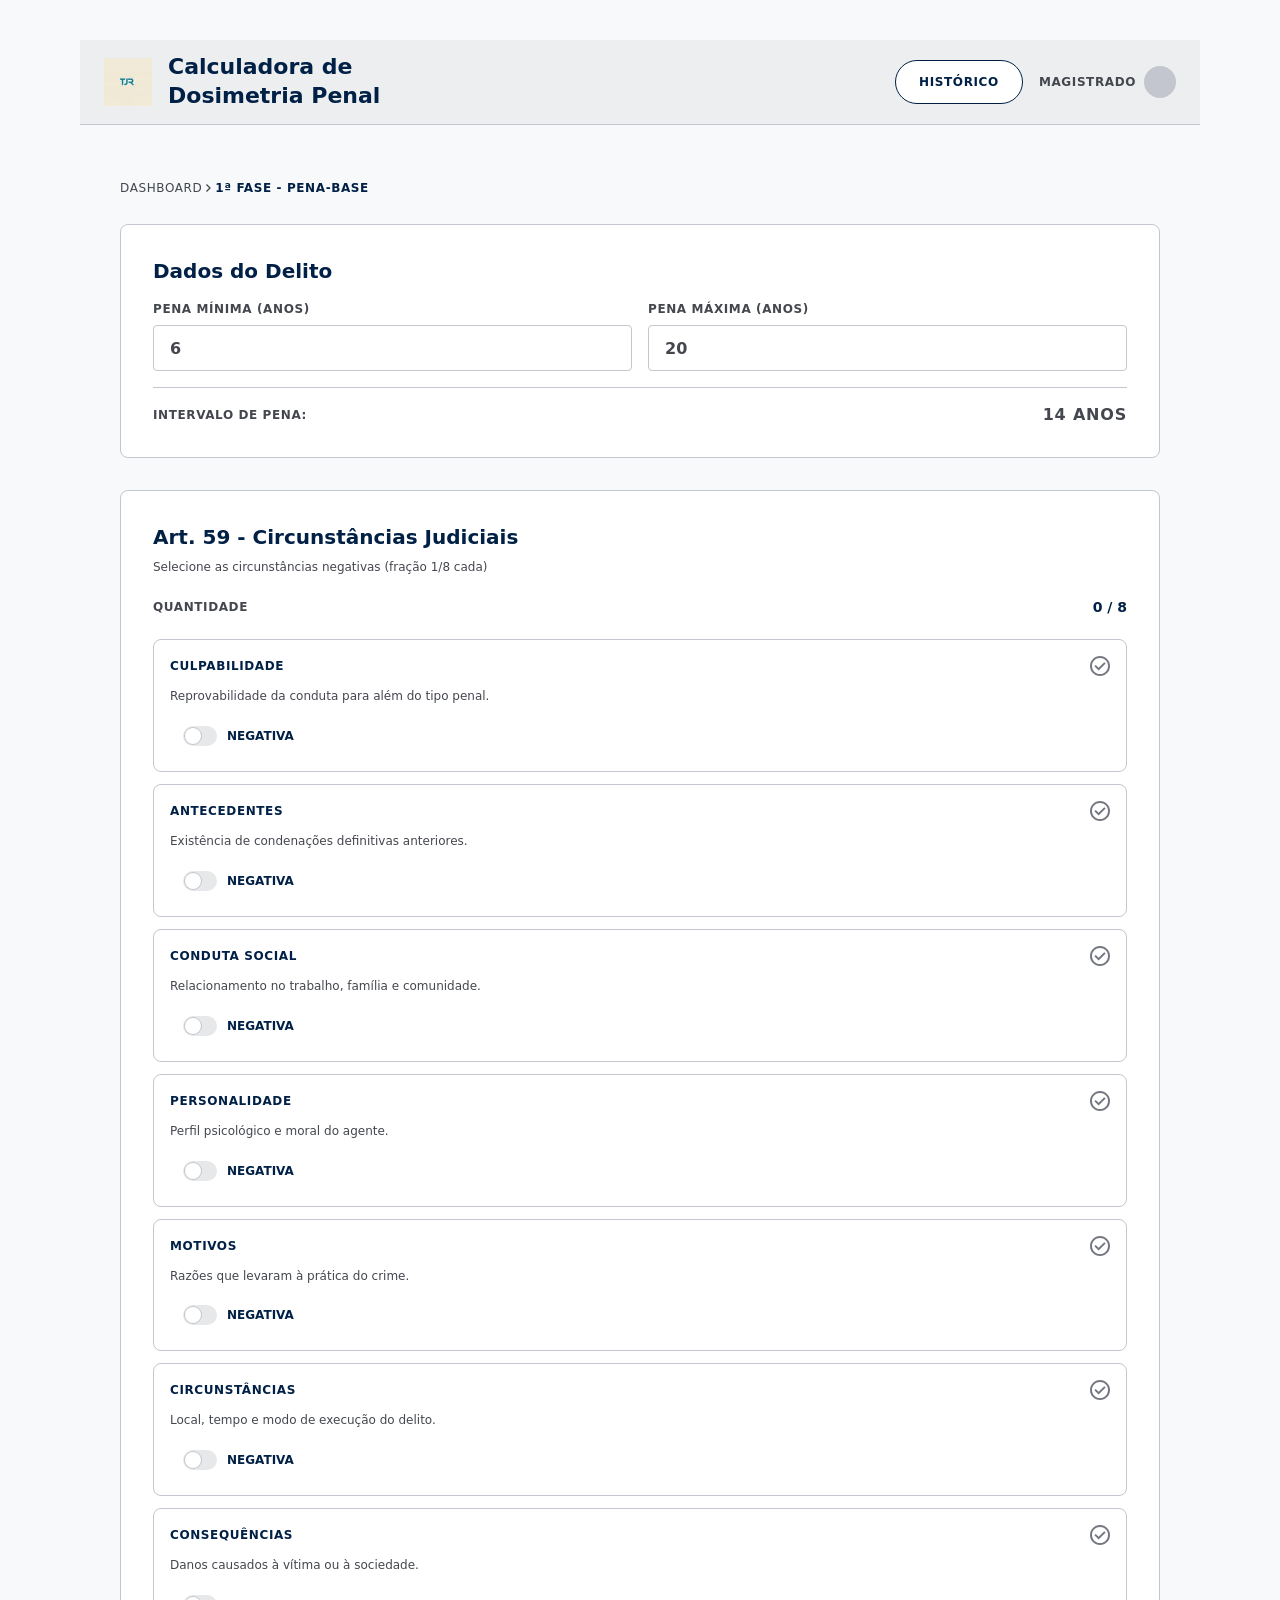
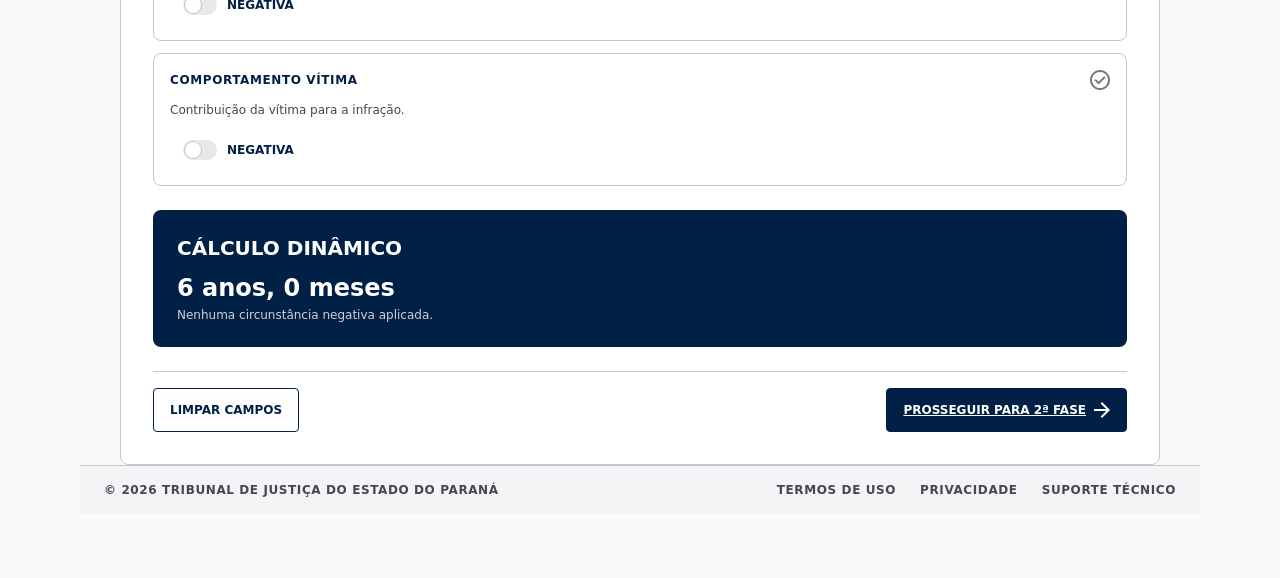
==== commit 14c94779: "Adições de fluxo e memória" ====
--- a/index.html
+++ b/index.html
@@ -21,12 +21,12 @@
             <div class="top-app-bar__actions" aria-label="Ações rápidas">
                 <a class="top-app-bar__action top-app-bar__action--outline" href="histotrico.html">Histórico</a>
             </div>
-            <div class="top-app-bar__profile" data-name="Container">
+            <a class="top-app-bar__profile" href="perfil.html" data-name="Container" aria-label="Abrir perfil do magistrado">
                 <div class="top-app-bar__profile-text" data-name="Container">
                     <span>Magistrado</span>
                 </div>
                 <div class="top-app-bar__avatar" data-name="Container"></div>
-            </div>
+            </a>
         </header>
 
         <main class="main-frame" data-name="Main">
@@ -211,10 +211,10 @@
 
                         <div class="section-circumstances__actions" data-name="HorizontalBorder">
                             <button type="reset" form="dosimetria-form" class="action-button action-button--outline">LIMPAR CAMPOS</button>
-                            <button type="submit" form="dosimetria-form" class="action-button action-button--primary">
+                            <a href="segundo.html" class="action-button action-button--primary">
                                 <span>PROSSEGUIR PARA 2ª FASE</span>
                                 <img src="assets/figma/icon-6-211.svg" alt="">
-                            </button>
+                            </a>
                         </div>
                     </div>
                 </section>
--- a/style.css
+++ b/style.css
@@ -72,6 +72,15 @@
   display: flex;
   align-items: center;
   gap: 8px;
+  border-radius: 999px;
+  color: inherit;
+  text-decoration: none;
+  transition: background-color 0.18s ease, box-shadow 0.18s ease;
+}
+.top-app-bar__profile:hover,
+.top-app-bar__profile:focus-visible {
+  background: rgba(0, 32, 70, 0.06);
+  box-shadow: 0 0 0 6px rgba(0, 32, 70, 0.06);
 }
 .top-app-bar__actions {
   display: none;
@@ -624,6 +633,400 @@
   }
 }
 
+body.segundo-page {
+  display: block;
+  justify-content: initial;
+  align-items: initial;
+  padding: 0;
+  min-height: 100vh;
+  overflow-x: hidden;
+  background: #F8F9FA;
+  color: #191C1D;
+}
+
+.segundo-page .screen-frame {
+  width: 100%;
+  max-width: 100%;
+  min-height: 100vh;
+  padding: 0 0 88px;
+  background: #F8F9FA;
+}
+
+.segundo-page .top-app-bar {
+  position: sticky;
+  top: 0;
+  z-index: 20;
+  min-height: 64px;
+  padding: 12px 24px;
+  background: #F8F9FA;
+  border-bottom: 1px solid #C4C6CF;
+}
+
+.segundo-page .top-app-bar__brand {
+  color: inherit;
+  text-decoration: none;
+}
+
+.segundo-top-app-bar__logo {
+  width: 18px;
+  height: 19px;
+}
+
+.segundo-top-app-bar__title {
+  display: block;
+  font-size: 20px;
+  line-height: 1.4;
+  letter-spacing: 0;
+  color: #002046;
+}
+
+.segundo-header-actions {
+  display: flex;
+  align-items: center;
+  gap: 12px;
+}
+
+.segundo-header-link {
+  display: none;
+  min-height: 40px;
+  padding: 0 18px;
+  border: 1px solid #002046;
+  border-radius: 4px;
+  align-items: center;
+  justify-content: center;
+  color: #002046;
+  background: #FFFFFF;
+  font-size: 12px;
+  line-height: 1.3333333;
+  font-weight: 700;
+  letter-spacing: 0.05em;
+  text-transform: uppercase;
+  text-decoration: none;
+}
+
+.segundo-main {
+  width: min(100%, 1180px);
+  margin: 0 auto;
+  padding: 24px;
+  display: grid;
+  gap: 24px;
+}
+
+.segundo-summary {
+  display: grid;
+  gap: 16px;
+}
+
+.segundo-reference-card,
+.segundo-current-card,
+.segundo-factor-list {
+  border-radius: 8px;
+}
+
+.segundo-reference-card {
+  padding: 24px;
+  border: 1px solid #C4C6CF;
+  background: #FFFFFF;
+}
+
+.segundo-kicker {
+  margin-bottom: 12px;
+  display: flex;
+  align-items: center;
+  gap: 8px;
+  color: #74777F;
+  font-size: 12px;
+  line-height: 1.3333333;
+  font-weight: 700;
+  letter-spacing: 0.05em;
+}
+
+.segundo-kicker__icon {
+  width: 10px;
+  height: 12px;
+  border: 2px solid #002046;
+  border-top-width: 4px;
+  border-radius: 2px;
+}
+
+.segundo-reference-card h1 {
+  margin: 0;
+  max-width: 520px;
+  font-family: Manrope, Inter, system-ui, sans-serif;
+  color: #002046;
+  font-size: 24px;
+  line-height: 1.3333333;
+  font-weight: 600;
+}
+
+.segundo-reference-card p {
+  margin: 8px 0 0;
+  max-width: 620px;
+  color: #44474E;
+  font-size: 14px;
+  line-height: 1.45;
+}
+
+.segundo-current-card {
+  padding: 24px;
+  background: #002046;
+  color: #FFFFFF;
+  box-shadow: 0 16px 34px rgba(0, 32, 70, 0.12);
+}
+
+.segundo-current-card > span {
+  color: #AEC7F7;
+  font-size: 12px;
+  line-height: 1.3333333;
+  font-weight: 700;
+  letter-spacing: 0.05em;
+}
+
+.segundo-current-card strong {
+  display: block;
+  margin-top: 4px;
+  font-family: Manrope, Inter, system-ui, sans-serif;
+  font-size: 32px;
+  line-height: 1.25;
+  font-weight: 700;
+}
+
+.segundo-current-card p {
+  margin: 8px 0 0;
+  display: flex;
+  align-items: center;
+  gap: 6px;
+  color: #D6E3FF;
+  font-size: 12px;
+  line-height: 1.3333333;
+}
+
+.segundo-factors {
+  display: grid;
+  gap: 24px;
+}
+
+.segundo-factor-section {
+  display: grid;
+  gap: 16px;
+}
+
+.segundo-factor-section__title {
+  display: flex;
+  align-items: center;
+  gap: 10px;
+  padding: 0 4px;
+}
+
+.segundo-factor-section__title h2 {
+  margin: 0;
+  font-family: Manrope, Inter, system-ui, sans-serif;
+  color: #191C1D;
+  font-size: 20px;
+  line-height: 1.4;
+  font-weight: 600;
+}
+
+.segundo-factor-icon {
+  width: 22px;
+  height: 22px;
+  border-radius: 999px;
+  display: inline-flex;
+  align-items: center;
+  justify-content: center;
+  flex: 0 0 auto;
+  font-size: 14px;
+  line-height: 1;
+  font-weight: 800;
+}
+
+.segundo-factor-section--aggravating .segundo-factor-icon {
+  color: #BA1A1A;
+  border: 2px solid currentColor;
+}
+
+.segundo-factor-section--mitigating .segundo-factor-icon {
+  color: #475F87;
+  border: 2px solid currentColor;
+}
+
+.segundo-factor-list {
+  overflow: hidden;
+  border: 1px solid #C4C6CF;
+  background: #FFFFFF;
+}
+
+.segundo-factor-item {
+  min-height: 81px;
+  padding: 16px;
+  display: grid;
+  grid-template-columns: 20px minmax(0, 1fr);
+  gap: 16px;
+  border-bottom: 1px solid #C4C6CF;
+  cursor: pointer;
+}
+
+.segundo-factor-item:last-child {
+  border-bottom: none;
+}
+
+.segundo-factor-item input {
+  width: 20px;
+  height: 20px;
+  margin: 4px 0 0;
+  accent-color: #002046;
+}
+
+.segundo-factor-item__body {
+  display: grid;
+  gap: 4px;
+  min-width: 0;
+}
+
+.segundo-factor-item__body strong {
+  color: #191C1D;
+  font-size: 12px;
+  line-height: 1.3333333;
+  font-weight: 700;
+  letter-spacing: 0.05em;
+  text-transform: uppercase;
+}
+
+.segundo-factor-item__body > span {
+  color: #44474E;
+  font-size: 12px;
+  line-height: 1.3333333;
+}
+
+.segundo-fraction-row {
+  margin-top: 4px;
+  display: flex;
+  align-items: center;
+  flex-wrap: wrap;
+  gap: 10px 16px;
+}
+
+.segundo-fraction-row > span {
+  color: #74777F;
+  font-size: 12px;
+  line-height: 1.3333333;
+}
+
+.segundo-fraction-row select {
+  min-height: 28px;
+  max-width: 160px;
+  padding: 4px 28px 4px 8px;
+  border: 1px solid #C4C6CF;
+  border-radius: 2px;
+  background: #F8F9FA;
+  color: #191C1D;
+  font: inherit;
+  font-size: 12px;
+}
+
+.segundo-actions {
+  padding-top: 32px;
+  border-top: 1px solid #C4C6CF;
+  display: grid;
+  gap: 12px;
+}
+
+.segundo-actions .action-button {
+  width: 100%;
+  min-height: 48px;
+  text-decoration: none;
+}
+
+.segundo-action-clear {
+  border-color: transparent;
+  background: transparent;
+  color: #44474E;
+}
+
+.segundo-page .bottom-nav-bar {
+  position: fixed;
+  left: 0;
+  right: 0;
+  bottom: 0;
+  width: 100%;
+  max-width: none;
+  margin: 0;
+  padding: 8px 35px;
+  border-radius: 0;
+  border-top: 1px solid #C4C6CF;
+  background: #F8F9FA;
+  box-shadow: 0 -1px 8px rgba(12, 24, 44, 0.08);
+}
+
+.segundo-page .bottom-nav-bar__item {
+  min-width: 65px;
+  color: #44474E;
+}
+
+.segundo-page .bottom-nav-bar__item--active {
+  padding: 4px 20px;
+  border-radius: 12px;
+  background: #1B365D;
+  color: #87A0CD;
+}
+
+.segundo-page .bottom-nav-bar__item img {
+  width: 18px;
+  height: 18px;
+}
+
+.segundo-page .bottom-nav-bar__item span {
+  font-size: 12px;
+  line-height: 1.3333333;
+  letter-spacing: 0;
+  text-transform: none;
+}
+
+@media (min-width: 680px) {
+  .segundo-header-link {
+    display: inline-flex;
+  }
+
+  .segundo-main {
+    padding: 32px;
+  }
+
+  .segundo-summary {
+    grid-template-columns: minmax(0, 1fr) minmax(280px, 360px);
+    align-items: stretch;
+  }
+
+  .segundo-reference-card,
+  .segundo-current-card {
+    min-height: 156px;
+  }
+
+  .segundo-actions {
+    grid-template-columns: minmax(180px, 1fr) minmax(160px, 0.8fr) minmax(220px, 1fr);
+    align-items: center;
+  }
+}
+
+@media (min-width: 960px) {
+  .segundo-page .screen-frame {
+    padding-bottom: 32px;
+  }
+
+  .segundo-main {
+    padding: 32px 40px;
+    gap: 32px;
+  }
+
+  .segundo-factors {
+    grid-template-columns: repeat(2, minmax(0, 1fr));
+    align-items: start;
+  }
+
+  .segundo-page .bottom-nav-bar {
+    display: none;
+  }
+}
+
 body.historico-page {
   display: block;
   justify-content: initial;
@@ -1322,6 +1725,30 @@
   background: #FFFFFF;
 }
 
+.perfil-header-actions {
+  display: flex;
+  align-items: center;
+  gap: 12px;
+}
+
+.perfil-header-button {
+  min-height: 40px;
+  padding: 0 18px;
+  border: 1px solid #002046;
+  border-radius: 4px;
+  display: inline-flex;
+  align-items: center;
+  justify-content: center;
+  background: #002046;
+  color: #FFFFFF;
+  font-size: 12px;
+  line-height: 1.3333333;
+  font-weight: 700;
+  letter-spacing: 0.05em;
+  text-transform: uppercase;
+  text-decoration: none;
+}
+
 .perfil-avatar-icon,
 .perfil-photo {
   position: relative;
@@ -1491,6 +1918,12 @@
 
 .perfil-summary-list div:last-child dd {
   margin-bottom: 0;
+}
+
+.perfil-summary-card__calculator {
+  width: 100%;
+  margin-top: 24px;
+  text-decoration: none;
 }
 
 .perfil-icon {
@@ -1826,7 +2259,15 @@
   margin-bottom: 16px;
 }
 
-.perfil-history-card__header a {
+.perfil-history-card__actions {
+  display: flex;
+  align-items: center;
+  justify-content: flex-end;
+  flex-wrap: wrap;
+  gap: 12px;
+}
+
+.perfil-history-card__actions a {
   flex: 0 0 auto;
   margin-top: 6px;
   font-size: 12px;
@@ -1836,6 +2277,18 @@
   text-transform: uppercase;
   color: #475F87;
   text-decoration: none;
+}
+
+.perfil-history-card__actions a:first-child {
+  min-height: 36px;
+  margin-top: 0;
+  padding: 0 14px;
+  border: 1px solid #002046;
+  border-radius: 4px;
+  display: inline-flex;
+  align-items: center;
+  background: #002046;
+  color: #FFFFFF;
 }
 
 .perfil-table-wrap {
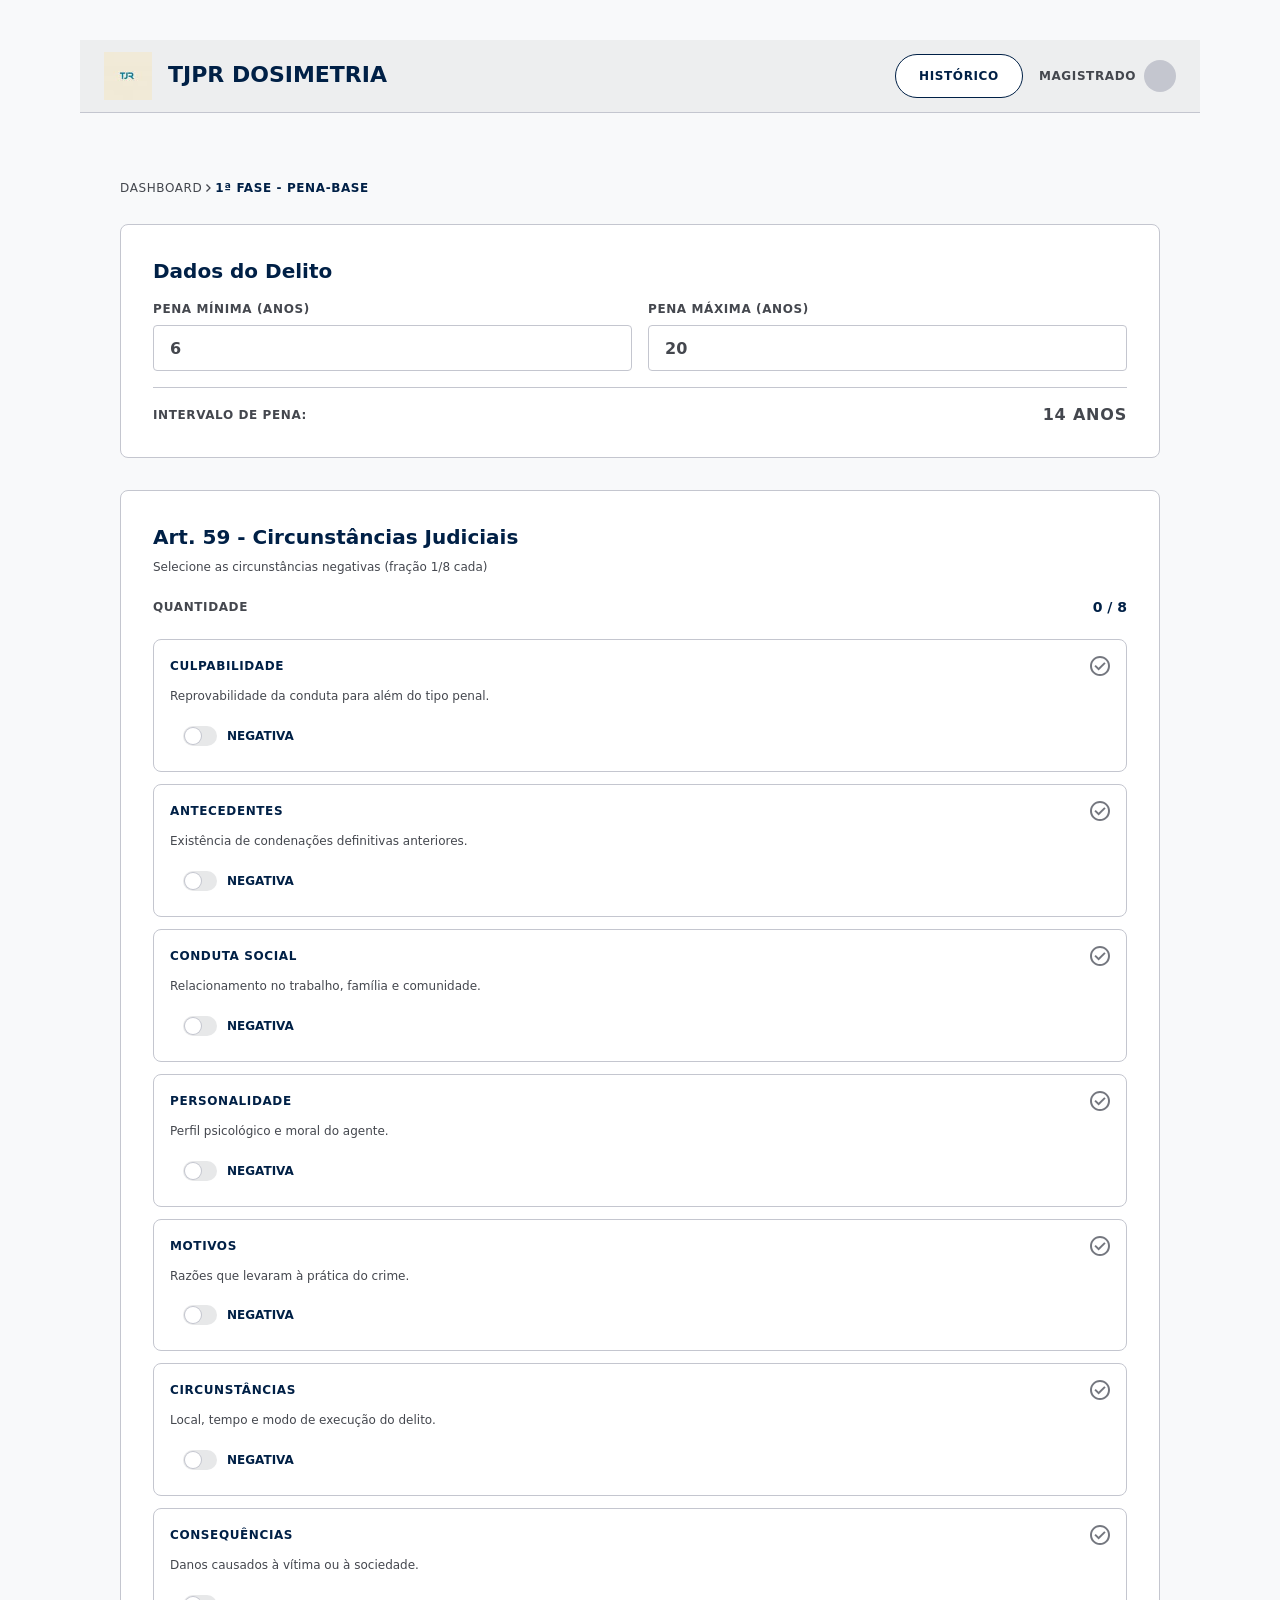
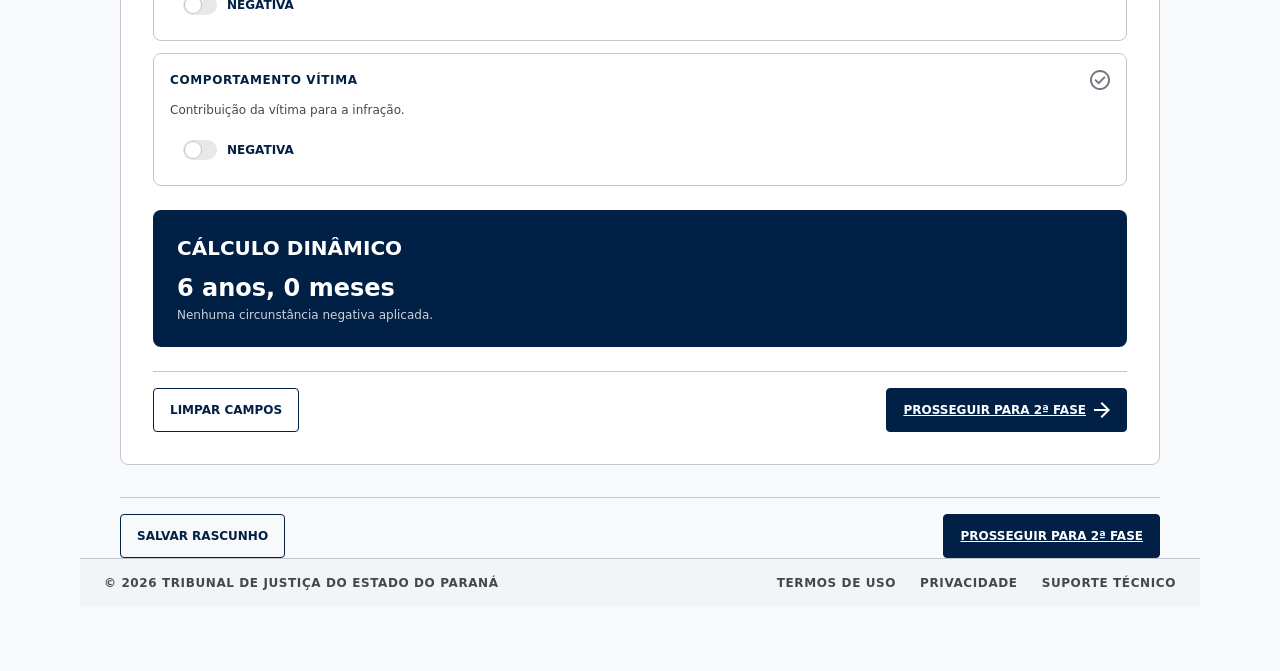
==== commit df54ffec: "Alterações para refinamento do front end" ====
--- a/index.html
+++ b/index.html
@@ -6,7 +6,7 @@
     <link rel="stylesheet" href="style.css">
     <title>Calculadora de Dosimetria Penal</title>
 </head>
-<body>
+<body class="index-page">
     <div class="screen-frame" data-name="Html → Body">
         <header class="top-app-bar" data-name="Header - TopAppBar">
             <div class="top-app-bar__brand" data-name="Container">
@@ -14,8 +14,7 @@
                     <img src="assets/figma/logo-tjpr.svg" alt="TJPR Logo">
                 </div>
                 <div class="top-app-bar__title" data-name="Heading 1">
-                    <span>Calculadora de</span>
-                    <span>Dosimetria Penal</span>
+                    <span>TJPR DOSIMETRIA</span>
                 </div>
             </div>
             <div class="top-app-bar__actions" aria-label="Ações rápidas">
@@ -218,7 +217,12 @@
                         </div>
                     </div>
                 </section>
-            </div>
+
+            <div class="section-circumstances__actions" data-name="Phase Navigation">
+                <button type="button" class="action-button action-button--outline save-draft-button">Salvar rascunho</button>
+                <a class="action-button action-button--primary" href="segundo.html">Prosseguir para 2ª fase</a>
+            </div>
+
         </main>
 
         <footer class="footer" data-name="Footer">
--- a/style.css
+++ b/style.css
@@ -2424,3 +2424,164 @@
     border-radius: 16px 16px 0 0;
   }
 }
+
+/* ==========================
+   TERCEIRA FASE
+========================== */
+
+body.terceiro-page{
+    display:block;
+    padding:0;
+    min-height:100vh;
+    background:#F8F9FA;
+}
+
+.terceiro-page .screen-frame{
+    width:100%;
+    max-width:100%;
+    min-height:100vh;
+    padding-bottom:90px;
+}
+
+.terceiro-main{
+    max-width:430px;
+    margin:0 auto;
+    padding:24px;
+    display:flex;
+    flex-direction:column;
+    gap:24px;
+}
+
+.terceiro-top-app-bar__title{
+    font-size:20px;
+    font-weight:700;
+    color:#002046;
+}
+
+.terceiro-steps{
+    display:flex;
+    flex-direction:column;
+    gap:16px;
+}
+
+.terceiro-step{
+    display:flex;
+    align-items:center;
+    gap:14px;
+    color:#74777F;
+    font-weight:700;
+}
+
+.terceiro-step-number{
+    width:24px;
+    height:24px;
+    border:2px solid currentColor;
+    border-radius:4px;
+    display:flex;
+    align-items:center;
+    justify-content:center;
+    font-size:12px;
+}
+
+.terceiro-step--active{
+    background:#BFD3FF;
+    padding:16px;
+    border-radius:16px;
+    color:#002046;
+}
+
+.terceiro-base-card,
+.terceiro-form-card{
+    background:#FFF;
+    border:1px solid #C4C6CF;
+    border-radius:12px;
+    padding:24px;
+}
+
+.terceiro-card-label{
+    font-size:12px;
+    font-weight:700;
+    color:#44474E;
+}
+
+.terceiro-pena{
+    display:flex;
+    gap:32px;
+    margin:16px 0 8px;
+}
+
+.terceiro-pena strong{
+    font-size:32px;
+    color:#002046;
+}
+
+.terceiro-header h1{
+    margin:0;
+    color:#002046;
+    font-size:24px;
+}
+
+.terceiro-header p{
+    margin-top:8px;
+    color:#44474E;
+}
+
+.terceiro-title{
+    margin:0 0 24px;
+    font-size:16px;
+    font-weight:700;
+}
+
+.terceiro-title--red{
+    color:#BA1A1A;
+}
+
+.terceiro-title--blue{
+    color:#475F87;
+}
+
+.terceiro-result-card{
+    background:#002046;
+    color:white;
+    border-radius:12px;
+    padding:24px;
+}
+
+.terceiro-result-card__label{
+    font-size:12px;
+    font-weight:700;
+    letter-spacing:.05em;
+}
+
+.terceiro-result-card h2{
+    margin:12px 0;
+    font-size:28px;
+    line-height:1.15;
+}
+
+.terceiro-result-card p{
+    color:#D8E3F5;
+}
+
+.terceiro-pdf-button{
+    width:100%;
+    min-height:64px;
+    margin-top:16px;
+    border:none;
+    border-radius:8px;
+    background:#D8E3F5;
+    color:#002046;
+    font-weight:700;
+    cursor:pointer;
+}
+
+@media(min-width:768px){
+
+    .terceiro-main{
+        max-width:900px;
+    }
+
+    .terceiro-form-card{
+        padding:32px;
+    }
+}
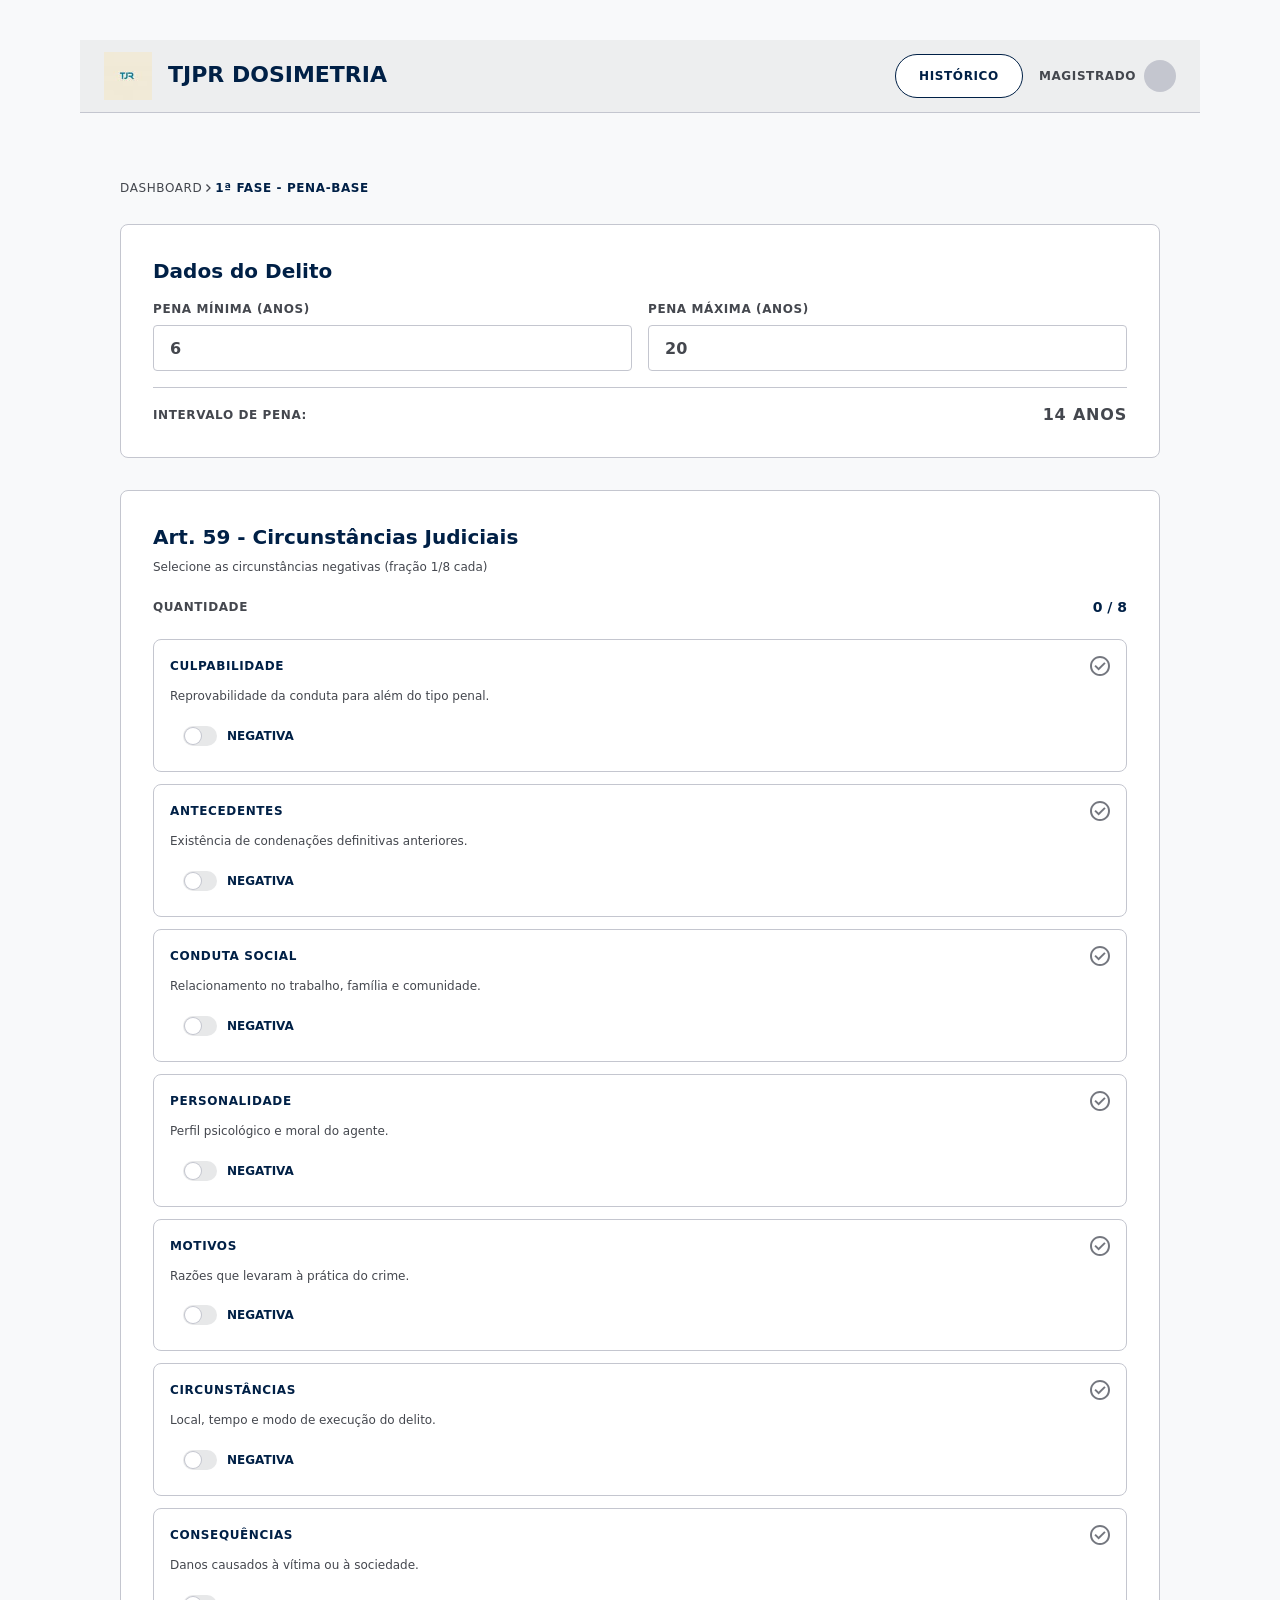
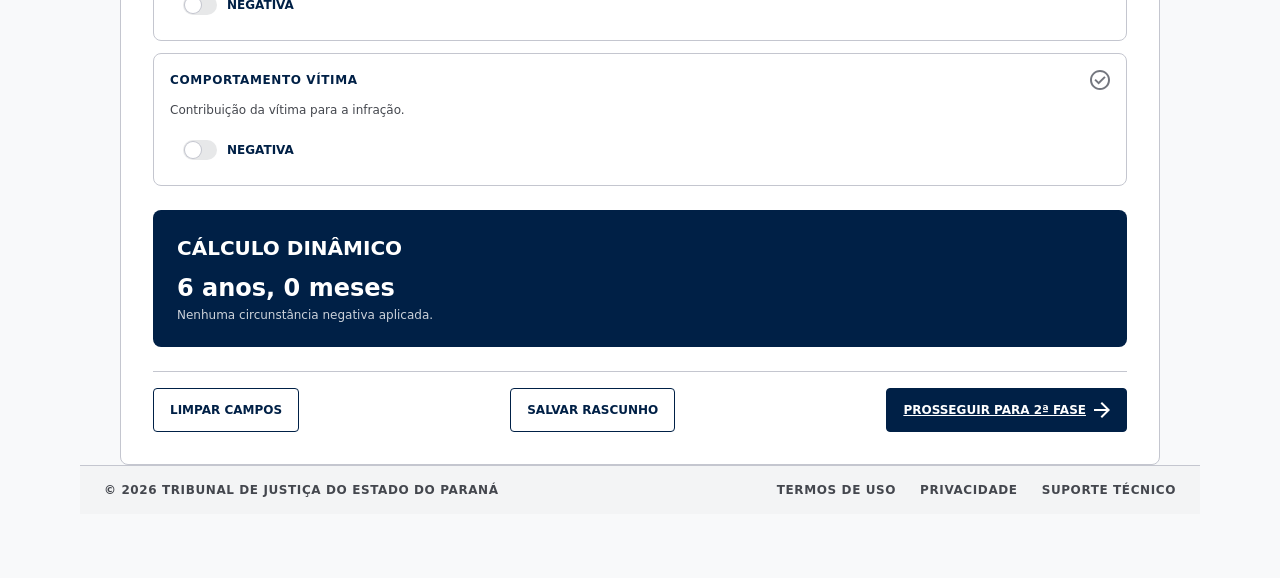
==== commit 286aa4be: "ajuste botão de salvar rascunho" ====
--- a/index.html
+++ b/index.html
@@ -210,6 +210,7 @@
 
                         <div class="section-circumstances__actions" data-name="HorizontalBorder">
                             <button type="reset" form="dosimetria-form" class="action-button action-button--outline">LIMPAR CAMPOS</button>
+                            <button type="button" class="action-button action-button--outline save-draft-button">Salvar rascunho</button>
                             <a href="segundo.html" class="action-button action-button--primary">
                                 <span>PROSSEGUIR PARA 2ª FASE</span>
                                 <img src="assets/figma/icon-6-211.svg" alt="">
@@ -217,11 +218,6 @@
                         </div>
                     </div>
                 </section>
-
-            <div class="section-circumstances__actions" data-name="Phase Navigation">
-                <button type="button" class="action-button action-button--outline save-draft-button">Salvar rascunho</button>
-                <a class="action-button action-button--primary" href="segundo.html">Prosseguir para 2ª fase</a>
-            </div>
 
         </main>
 
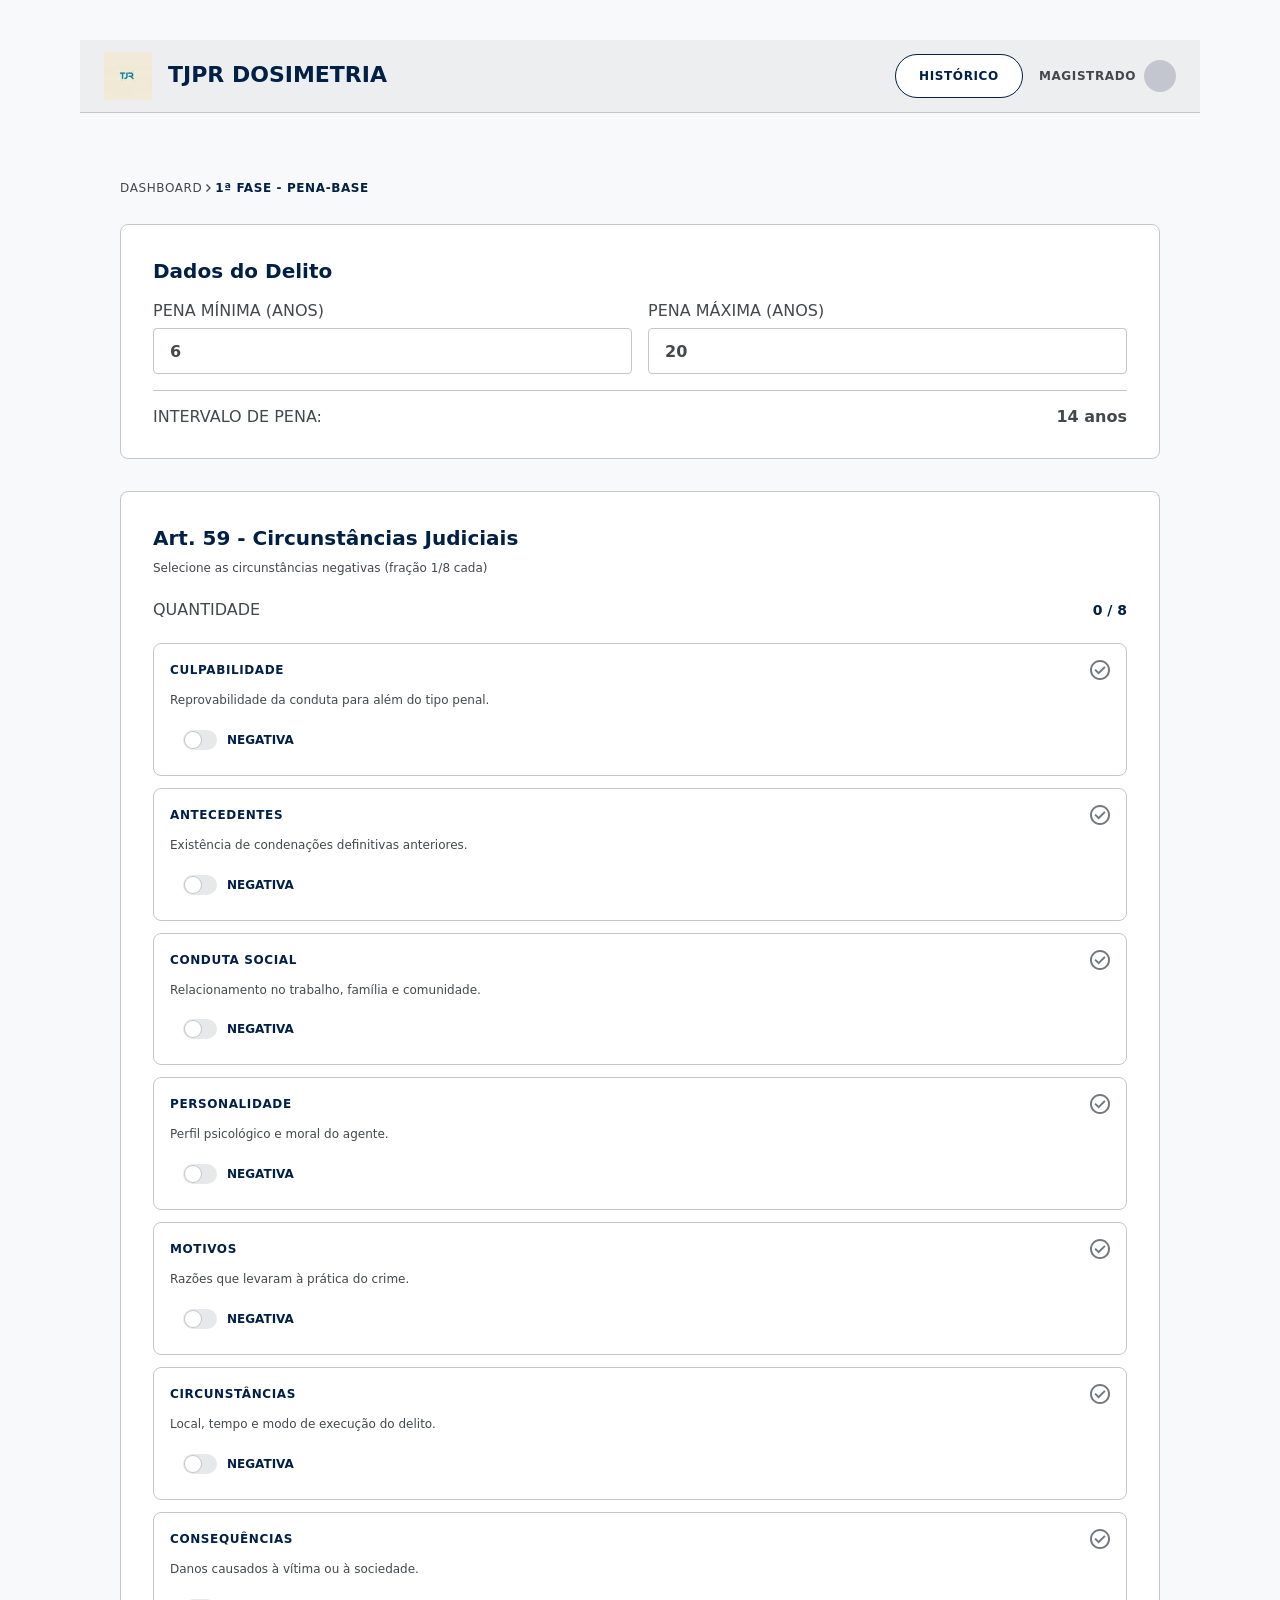
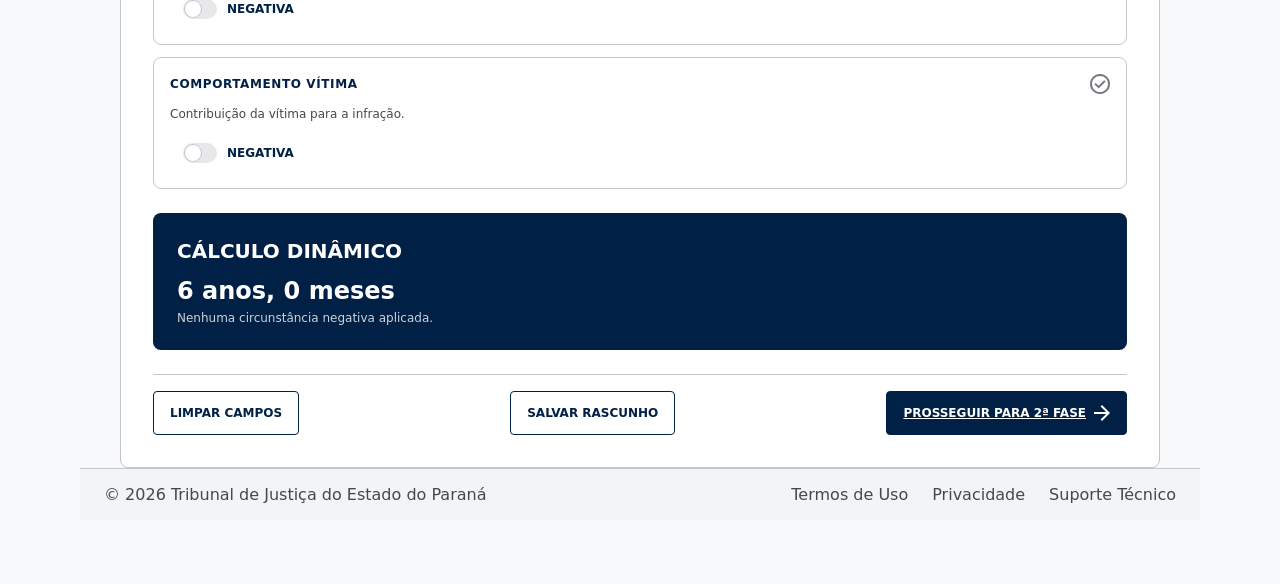
==== commit 170e7d77: "Navbar padronizada do site" ====
--- a/index.html
+++ b/index.html
@@ -234,16 +234,16 @@
             </div>
         </footer>
 
-        <nav class="bottom-nav-bar" data-name="BottomNavBar (Mobile Only)">
-            <a class="bottom-nav-bar__item bottom-nav-bar__item--active" data-name="Container">
+        <nav class="bottom-nav-bar" aria-label="Navegação Principal">
+            <a href="index.html" class="bottom-nav-bar__item bottom-nav-bar__item--active" aria-current="page">
                 <img src="assets/figma/icon-bottom-1.svg" alt="">
                 <span>Calculadora</span>
             </a>
-            <a href="histotrico.html" class="bottom-nav-bar__item" data-name="Container">
+            <a href="histotrico.html" class="bottom-nav-bar__item">
                 <img src="assets/figma/icon-bottom-2.svg" alt="">
                 <span>Histórico</span>
             </a>
-            <a href="perfil.html" class="bottom-nav-bar__item" data-name="Container">
+            <a href="perfil.html" class="bottom-nav-bar__item">
                 <img src="assets/figma/icon-bottom-3.svg" alt="">
                 <span>Perfil</span>
             </a>
--- a/style.css
+++ b/style.css
@@ -210,25 +210,7 @@
   flex-direction: column;
   gap: 8px;
 }
-.field-label,
-.section__interval span,
-.section-circumstances__quantity span:first-child,
-.footer__copyright,
-.footer__links a,
-.bottom-nav-bar__item span {
-  font-size: 12px;
-  line-height: 1.3333333;
-  font-weight: 700;
-  letter-spacing: 0.05em;
-  text-transform: uppercase;
-}
-.field-label,
-.section__interval span,
-.footer__copyright,
-.footer__links a,
-.bottom-nav-bar__item span {
-  color: #44474E;
-}
+
 .field-input {
   display: flex;
   align-items: center;
@@ -286,7 +268,87 @@
   font-size: 16px;
   font-weight: 700;
 }
-
+/* ==========================================================================
+   BOTTOM NAV BAR (GLOBAL E PADRONIZADA PARA TODAS AS TELAS)
+   ========================================================================== */
+
+.bottom-nav-bar {
+  display: flex;
+  justify-content: space-around;
+  align-items: center;
+  width: 100%;
+  background: #F8F9FA;
+  border-top: 1px solid #C4C6CF;
+  padding: 8px 16px;
+  
+  /* Fixa a barra no rodapé da tela nos dispositivos móveis */
+  position: fixed; 
+  bottom: 0;
+  left: 0;
+  z-index: 1000;
+  box-shadow: 0 -1px 8px rgba(12, 24, 44, 0.08);
+}
+
+.bottom-nav-bar__item {
+  display: flex;
+  flex-direction: column;
+  align-items: center;
+  justify-content: center;
+  min-width: 65px;
+  color: #44474E;
+  text-decoration: none;
+  gap: 4px;
+  padding: 6px 12px;
+  border-radius: 12px;
+  transition: all 0.2s ease;
+}
+
+/* Ícones da barra */
+.bottom-nav-bar__item img {
+  width: 20px;
+  height: 20px;
+  transition: filter 0.2s ease;
+}
+
+/* Texto abaixo dos ícones */
+.bottom-nav-bar__item span {
+  font-size: 12px;
+  line-height: 1.2;
+  font-weight: 500;
+  letter-spacing: 0;
+  text-transform: none;
+}
+
+/* Efeito Hover (ao passar o mouse em telas maiores) */
+.bottom-nav-bar__item:hover {
+  background: rgba(0, 32, 70, 0.04);
+  transform: translateY(-2px);
+}
+
+/* --- ESTADO ATIVO (Item da página atual) --- */
+.bottom-nav-bar__item--active {
+  background: #1B365D; /* Cor de fundo Azul Escuro */
+  color: #87A0CD; /* Cor do texto Azul Claro */
+  padding: 6px 24px; /* Mais largo para destacar */
+}
+
+/* Altera a cor do ícone no estado ativo para combinar com o texto */
+.bottom-nav-bar__item--active img {
+  filter: brightness(0) saturate(100%) invert(67%) sepia(16%) saturate(738%) hue-rotate(185deg) brightness(96%) contrast(89%);
+}
+
+.bottom-nav-bar__item--active span {
+  color: #87A0CD;
+}
+
+/* ==========================================================================
+   RESPONSIVIDADE (Esconde a barra em telas de computador)
+   ========================================================================== */
+@media (min-width: 640px) {
+  .bottom-nav-bar {
+    display: none;
+  }
+}
 /* Development notice toast */
 .dev-toast {
   position: fixed;
@@ -523,42 +585,6 @@
   text-decoration: none;
   color: #44474E;
 }
-.bottom-nav-bar {
-  margin: 24px auto 0;
-  width: calc(100% - 32px);
-  max-width: 420px;
-  background: #1B365D;
-  border-top: 1px solid #C4C6CF;
-  border-radius: 8px;
-  display: flex;
-  justify-content: space-between;
-  align-items: center;
-  padding: 8px 18px;
-}
-.bottom-nav-bar__item {
-  display: inline-flex;
-  flex-direction: column;
-  align-items: center;
-  gap: 4px;
-  text-decoration: none;
-  color: #FFFFFF;
-  font-size: 12px;
-  line-height: 1.3333333;
-  font-weight: 700;
-  transition: transform 0.18s ease, color 0.18s ease, filter 0.18s ease;
-}
-.bottom-nav-bar__item:hover,
-.bottom-nav-bar__item:focus-visible {
-  color: #87A0CD;
-  transform: translateY(-2px);
-}
-.bottom-nav-bar__item:hover img,
-.bottom-nav-bar__item:focus-visible img {
-  filter: brightness(1.2) saturate(1.2);
-}
-.bottom-nav-bar__item--active {
-  color: #87A0CD;
-}
 
 @media (min-width: 640px) {
   body {
@@ -588,10 +614,6 @@
 
   .section__interval {
     grid-column: 1 / -1;
-  }
-
-  .bottom-nav-bar {
-    display: none;
   }
 
   .footer__content {
@@ -943,45 +965,6 @@
   color: #44474E;
 }
 
-.segundo-page .bottom-nav-bar {
-  position: fixed;
-  left: 0;
-  right: 0;
-  bottom: 0;
-  width: 100%;
-  max-width: none;
-  margin: 0;
-  padding: 8px 35px;
-  border-radius: 0;
-  border-top: 1px solid #C4C6CF;
-  background: #F8F9FA;
-  box-shadow: 0 -1px 8px rgba(12, 24, 44, 0.08);
-}
-
-.segundo-page .bottom-nav-bar__item {
-  min-width: 65px;
-  color: #44474E;
-}
-
-.segundo-page .bottom-nav-bar__item--active {
-  padding: 4px 20px;
-  border-radius: 12px;
-  background: #1B365D;
-  color: #87A0CD;
-}
-
-.segundo-page .bottom-nav-bar__item img {
-  width: 18px;
-  height: 18px;
-}
-
-.segundo-page .bottom-nav-bar__item span {
-  font-size: 12px;
-  line-height: 1.3333333;
-  letter-spacing: 0;
-  text-transform: none;
-}
-
 @media (min-width: 680px) {
   .segundo-header-link {
     display: inline-flex;
@@ -1020,10 +1003,6 @@
   .segundo-factors {
     grid-template-columns: repeat(2, minmax(0, 1fr));
     align-items: start;
-  }
-
-  .segundo-page .bottom-nav-bar {
-    display: none;
   }
 }
 
@@ -1490,40 +1469,6 @@
   letter-spacing: 0.03em;
 }
 
-.historico-page .bottom-nav-bar {
-  position: fixed;
-  left: 0;
-  right: 0;
-  bottom: 0;
-  margin: 0;
-  width: 100%;
-  max-width: none;
-  border-radius: 0;
-  border-top: 1px solid #E1E4EA;
-  background: #FFFFFF;
-  box-shadow: 0 -1px 8px rgba(12, 24, 44, 0.08);
-  padding: 10px 18px 12px;
-}
-
-.historico-page .bottom-nav-bar__item {
-  color: #5A6370;
-}
-
-.historico-page .bottom-nav-bar__item--active {
-  color: #123A63;
-}
-
-.historico-page .bottom-nav-bar__item img {
-  width: 24px;
-  height: 24px;
-}
-
-.historico-page .bottom-nav-bar__item span {
-  font-size: 12px;
-  letter-spacing: 0;
-  text-transform: none;
-}
-
 .historico-page .footer {
   display: none;
 }
@@ -1611,15 +1556,6 @@
   .historico-page .historico-main {
     padding-top: 34px;
     padding-bottom: 44px;
-  }
-
-  .historico-page .bottom-nav-bar {
-    max-width: 430px;
-    left: 50%;
-    transform: translateX(-50%);
-    border-radius: 16px 16px 0 0;
-    width: 100%;
-    height: auto;
   }
 
   .historico-hero {
@@ -2337,45 +2273,6 @@
   line-height: 1.3333333;
 }
 
-.perfil-page .bottom-nav-bar {
-  position: fixed;
-  left: 0;
-  right: 0;
-  bottom: 0;
-  width: 100%;
-  max-width: none;
-  margin: 0;
-  padding: 8px 35px;
-  border-radius: 0;
-  border-top: 1px solid #C4C6CF;
-  background: #F8F9FA;
-  box-shadow: 0 -1px 8px rgba(12, 24, 44, 0.08);
-}
-
-.perfil-page .bottom-nav-bar__item {
-  min-width: 65px;
-  color: #44474E;
-}
-
-.perfil-page .bottom-nav-bar__item--active {
-  padding: 4px 20px;
-  border-radius: 12px;
-  background: #1B365D;
-  color: #87A0CD;
-}
-
-.perfil-page .bottom-nav-bar__item img {
-  width: 18px;
-  height: 18px;
-}
-
-.perfil-page .bottom-nav-bar__item span {
-  font-size: 12px;
-  line-height: 1.3333333;
-  letter-spacing: 0;
-  text-transform: none;
-}
-
 @media (min-width: 680px) {
   .perfil-main {
     padding: 40px 32px 24px;
@@ -2415,13 +2312,6 @@
   .perfil-field:nth-child(5),
   .perfil-form-actions {
     grid-column: 1 / -1;
-  }
-
-  .perfil-page .bottom-nav-bar {
-    max-width: 430px;
-    left: 50%;
-    transform: translateX(-50%);
-    border-radius: 16px 16px 0 0;
   }
 }
 
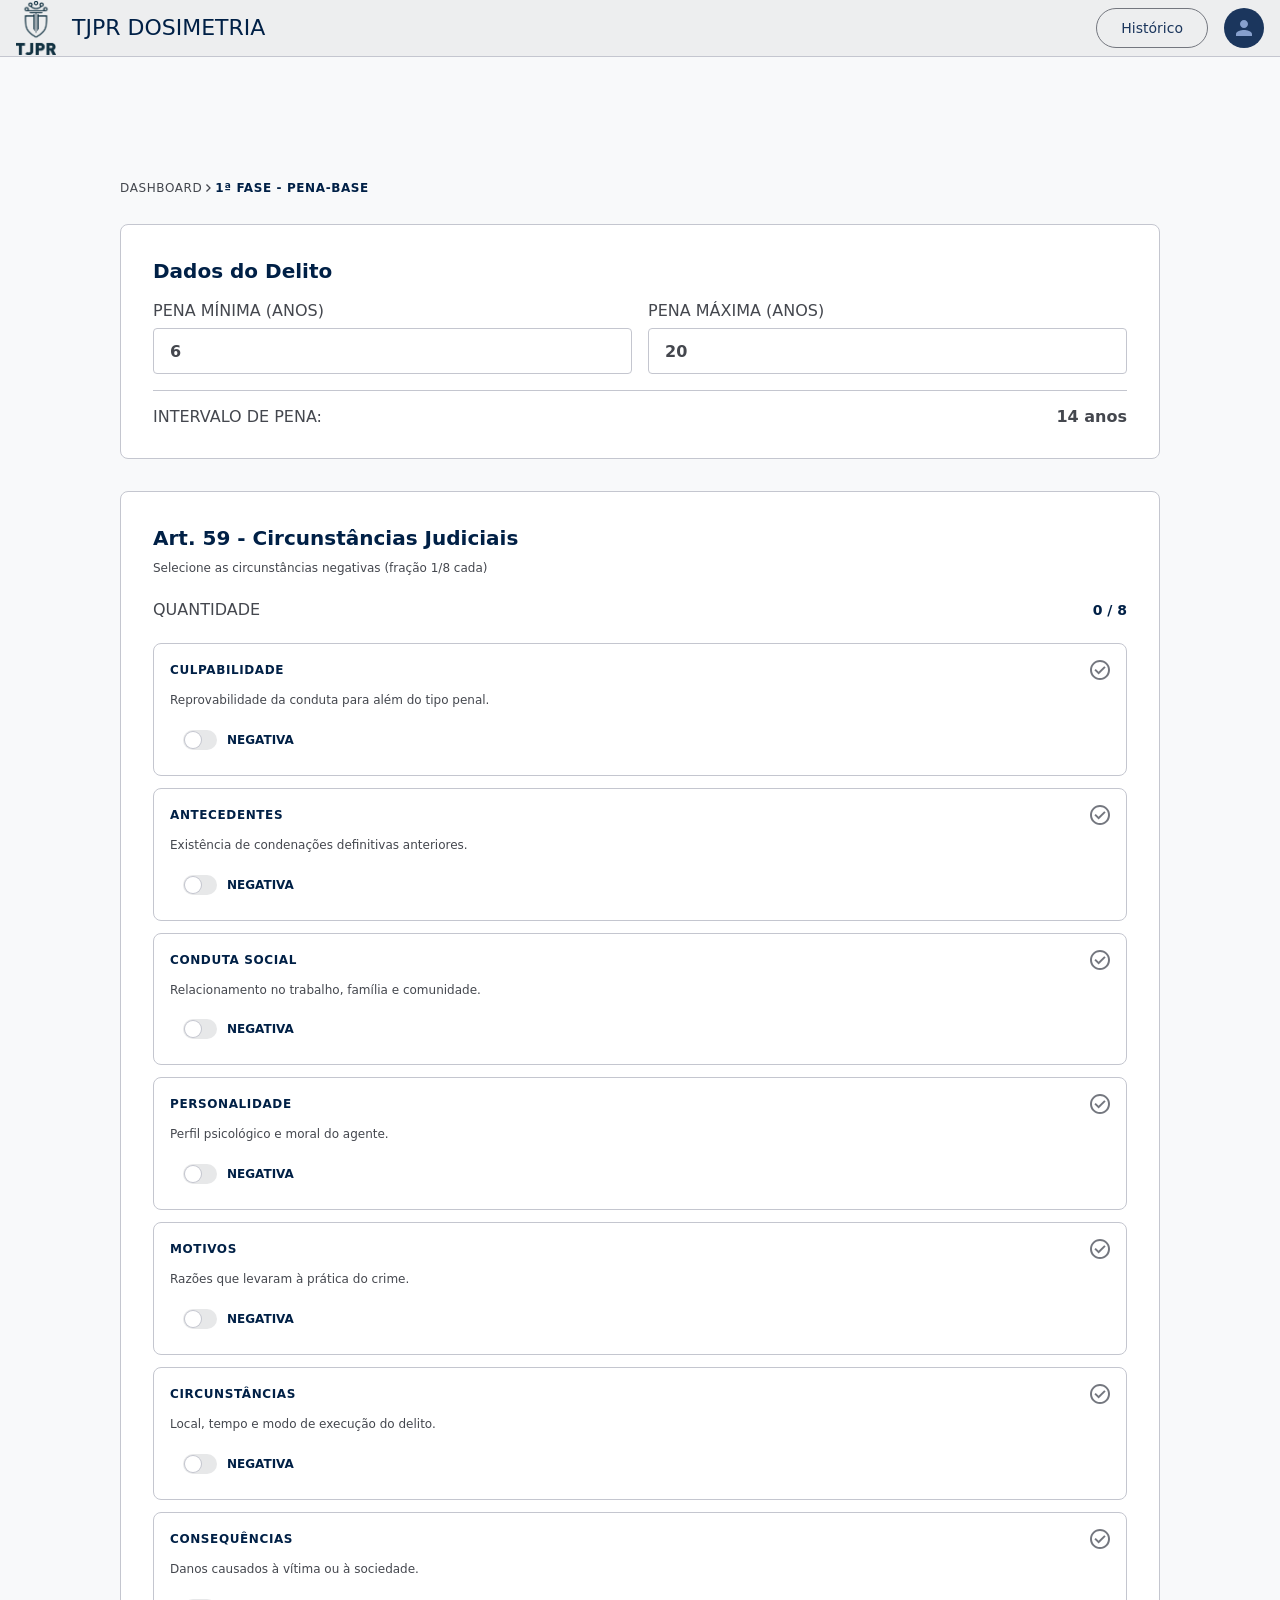
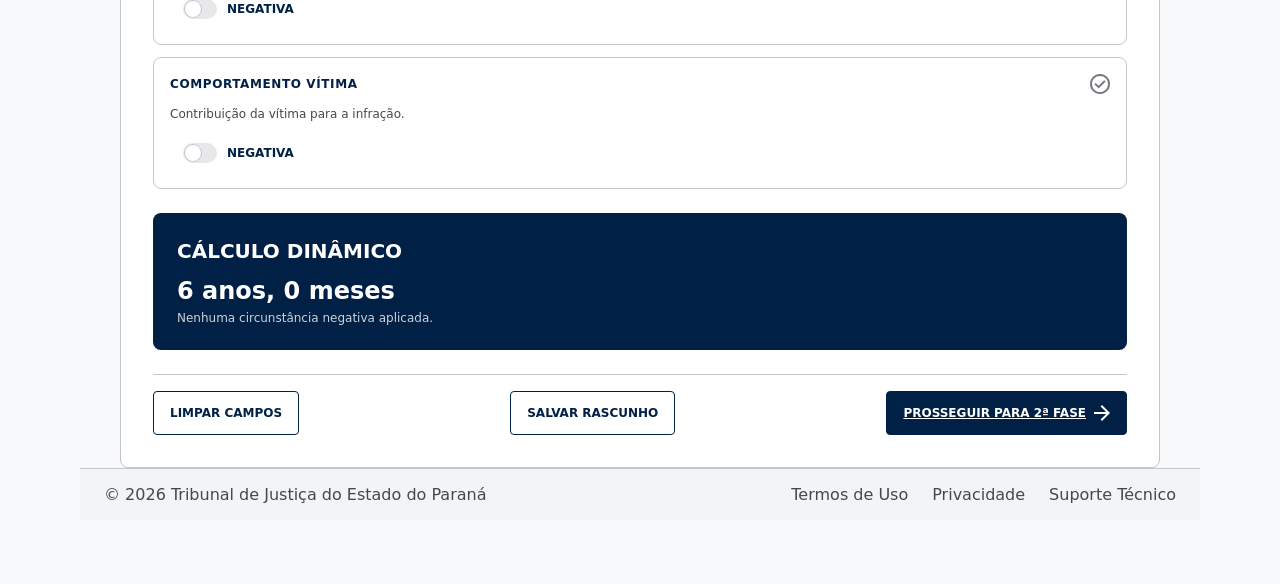
==== commit feb03f16: "Padronização do header" ====
--- a/index.html
+++ b/index.html
@@ -8,25 +8,26 @@
 </head>
 <body class="index-page">
     <div class="screen-frame" data-name="Html → Body">
-        <header class="top-app-bar" data-name="Header - TopAppBar">
-            <div class="top-app-bar__brand" data-name="Container">
-                <div class="top-app-bar__logo" data-name="TJPR Logo">
-                    <img src="assets/figma/logo-tjpr.svg" alt="TJPR Logo">
-                </div>
-                <div class="top-app-bar__title" data-name="Heading 1">
-                    <span>TJPR DOSIMETRIA</span>
-                </div>
-            </div>
-            <div class="top-app-bar__actions" aria-label="Ações rápidas">
-                <a class="top-app-bar__action top-app-bar__action--outline" href="histotrico.html">Histórico</a>
-            </div>
-            <a class="top-app-bar__profile" href="perfil.html" data-name="Container" aria-label="Abrir perfil do magistrado">
-                <div class="top-app-bar__profile-text" data-name="Container">
-                    <span>Magistrado</span>
-                </div>
-                <div class="top-app-bar__avatar" data-name="Container"></div>
-            </a>
-        </header>
+       <header class="top-app-bar">
+    <div class="top-app-bar__brand">
+        <div class="top-app-bar__logo">
+            <img src="assets/tj_logo.png" alt="Logo TJPR">
+        </div>
+        <div class="top-app-bar__title">
+            <span>TJPR DOSIMETRIA</span>
+        </div>
+    </div>
+
+    <div class="top-app-bar__actions" aria-label="Ações da página">
+        <a class="top-app-bar__action top-app-bar__action--outline" href="histotrico.html">Histórico</a>
+    </div>
+
+    <a class="top-app-bar__profile" href="perfil.html" aria-label="Perfil do magistrado">
+        <div class="top-app-bar__avatar">
+            <span class="top-app-bar__avatar-icon" aria-hidden="true"></span>
+        </div>
+    </a>
+</header>
 
         <main class="main-frame" data-name="Main">
             <section class="breadcrumbs-step" data-name="Breadcrumbs & Step Indicator">
--- a/style.css
+++ b/style.css
@@ -29,119 +29,7 @@
   padding: 112px 0 8px;
   background: #F8F9FA;
 }
-.top-app-bar {
-  position: absolute;
-  top: 0;
-  left: 0;
-  width: 100%;
-  background: #EDEEEF;
-  border-bottom: 1px solid #C4C6CF;
-  padding: 8px 16px;
-  display: flex;
-  justify-content: space-between;
-  align-items: center;
-  gap: 16px;
-}
-.top-app-bar__brand {
-  display: flex;
-  align-items: center;
-  gap: 16px;
-}
-.top-app-bar__logo {
-  width: 40px;
-  height: 40px;
-}
-.top-app-bar__logo img {
-  width: 100%;
-  height: 100%;
-  object-fit: cover;
-}
-.top-app-bar__title {
-  display: flex;
-  flex-direction: column;
-  font-family: Manrope, Inter, system-ui, sans-serif;
-  font-weight: 700;
-  font-size: 20px;
-  line-height: 1.4;
-  color: #002046;
-}
-.top-app-bar__title span:last-child {
-  margin-top: -2px;
-}
-.top-app-bar__profile {
-  display: flex;
-  align-items: center;
-  gap: 8px;
-  border-radius: 999px;
-  color: inherit;
-  text-decoration: none;
-  transition: background-color 0.18s ease, box-shadow 0.18s ease;
-}
-.top-app-bar__profile:hover,
-.top-app-bar__profile:focus-visible {
-  background: rgba(0, 32, 70, 0.06);
-  box-shadow: 0 0 0 6px rgba(0, 32, 70, 0.06);
-}
-.top-app-bar__actions {
-  display: none;
-  align-items: center;
-  gap: 12px;
-  margin-left: auto;
-}
-.top-app-bar__action {
-  min-height: 44px;
-  min-width: 128px;
-  padding: 0 18px;
-  border-radius: 999px;
-  border: 1px solid transparent;
-  font-size: 12px;
-  line-height: 1.3333333;
-  font-weight: 700;
-  letter-spacing: 0.05em;
-  text-transform: uppercase;
-  text-decoration: none;
-  display: inline-flex;
-  align-items: center;
-  justify-content: center;
-  transition: transform 0.18s ease, background-color 0.18s ease, color 0.18s ease, border-color 0.18s ease;
-}
-.top-app-bar__action:hover,
-.top-app-bar__action:focus-visible {
-  transform: translateY(-1px);
-}
-.top-app-bar__action--outline {
-  border-color: #002046;
-  background: #FFFFFF;
-  color: #002046;
-}
-.top-app-bar__action--outline:hover,
-.top-app-bar__action--outline:focus-visible {
-  background: rgba(0, 32, 70, 0.08);
-}
-.top-app-bar__action--solid {
-  background: #002046;
-  color: #FFFFFF;
-}
-.top-app-bar__action--solid:hover,
-.top-app-bar__action--solid:focus-visible {
-  background: #0E355F;
-}
-.top-app-bar__profile-text {
-  display: flex;
-  flex-direction: column;
-  font-size: 12px;
-  line-height: 1.3333333;
-  font-weight: 700;
-  text-transform: uppercase;
-  letter-spacing: 0.05em;
-  color: #44474E;
-}
-.top-app-bar__avatar {
-  width: 32px;
-  height: 32px;
-  border-radius: 50%;
-  background: #C4C6CF;
-}
+
 .main-frame {
   width: min(100%, 1040px);
   margin: 0 auto;
@@ -594,11 +482,6 @@
   .screen-frame {
     padding: 132px 0 16px;
   }
-
-  .top-app-bar {
-    padding: 12px 24px;
-  }
-
   .main-frame {
     gap: 28px;
   }
@@ -640,20 +523,6 @@
   .section-circumstances {
     padding: 32px;
   }
-
-  .top-app-bar__logo {
-    width: 48px;
-    height: 48px;
-  }
-
-  .top-app-bar__title {
-    font-size: 22px;
-  }
-
-  .top-app-bar__actions {
-    display: flex;
-  }
-}
 
 body.segundo-page {
   display: block;
@@ -673,35 +542,6 @@
   padding: 0 0 88px;
   background: #F8F9FA;
 }
-
-.segundo-page .top-app-bar {
-  position: sticky;
-  top: 0;
-  z-index: 20;
-  min-height: 64px;
-  padding: 12px 24px;
-  background: #F8F9FA;
-  border-bottom: 1px solid #C4C6CF;
-}
-
-.segundo-page .top-app-bar__brand {
-  color: inherit;
-  text-decoration: none;
-}
-
-.segundo-top-app-bar__logo {
-  width: 18px;
-  height: 19px;
-}
-
-.segundo-top-app-bar__title {
-  display: block;
-  font-size: 20px;
-  line-height: 1.4;
-  letter-spacing: 0;
-  color: #002046;
-}
-
 .segundo-header-actions {
   display: flex;
   align-items: center;
@@ -957,6 +797,7 @@
   width: 100%;
   min-height: 48px;
   text-decoration: none;
+  align-items: center;
 }
 
 .segundo-action-clear {
@@ -1029,32 +870,6 @@
   position: relative;
 }
 
-.historico-page .top-app-bar {
-  position: sticky;
-  top: 0;
-  z-index: 20;
-  background: #FFFFFF;
-  border-bottom: 1px solid #E1E4EA;
-  padding: 14px 18px;
-  box-shadow: 0 1px 0 rgba(12, 24, 44, 0.04);
-}
-
-.historico-top-app-bar__logo {
-  width: 28px;
-  height: 28px;
-}
-
-.historico-top-app-bar__title {
-  font-size: 16px;
-  letter-spacing: -0.01em;
-  color: #113A67;
-}
-
-.historico-top-app-bar__text {
-  display: flex;
-  flex-direction: column;
-  gap: 2px;
-}
 
 .historico-back-link {
   display: inline-flex;
@@ -1474,9 +1289,6 @@
 }
 
 @media (min-width: 640px) {
-  .historico-page .top-app-bar {
-    padding: 16px 24px;
-  }
 
   .historico-page .historico-main {
     padding: 28px 24px 36px;
@@ -1521,10 +1333,6 @@
 @media (min-width: 900px) {
   .historico-page .historico-main {
     padding: 32px 28px 40px;
-  }
-
-  .historico-page .top-app-bar {
-    padding: 18px 32px;
   }
 
   .historico-page .historico-main {
@@ -1624,30 +1432,6 @@
   min-height: 100vh;
   padding: 0 0 88px;
   background: #F8F9FA;
-}
-
-.perfil-page .top-app-bar {
-  position: sticky;
-  top: 0;
-  z-index: 20;
-  min-height: 65px;
-  padding: 12px 24px;
-  background: #F8F9FA;
-  border-bottom: 1px solid #C4C6CF;
-  box-shadow: none;
-}
-
-.perfil-top-app-bar__logo {
-  width: 18px;
-  height: 19px;
-}
-
-.perfil-top-app-bar__title {
-  display: block;
-  font-size: 20px;
-  line-height: 1.4;
-  letter-spacing: 0;
-  color: #002046;
 }
 
 .perfil-header-avatar {
@@ -2342,12 +2126,6 @@
     gap:24px;
 }
 
-.terceiro-top-app-bar__title{
-    font-size:20px;
-    font-weight:700;
-    color:#002046;
-}
-
 .terceiro-steps{
     display:flex;
     flex-direction:column;
@@ -2474,4 +2252,123 @@
     .terceiro-form-card{
         padding:32px;
     }
+}
+}
+/* ==========================================================================
+   TOP APP BAR (HEADER GLOBAL PADRONIZADO)
+   ========================================================================== */
+.top-app-bar {
+  position: fixed;
+  top: 0;
+  left: 0;
+  width: 100%;
+  background: #EDEEEF;
+  border-bottom: 1px solid #C4C6CF;
+  padding: 8px 16px;
+  display: flex;
+  justify-content: space-between;
+  align-items: center;
+  gap: 16px;
+  z-index: 999;
+}
+
+.top-app-bar__brand {
+  display: flex;
+  align-items: center;
+  gap: 16px;
+  text-decoration: none;
+  color: inherit;
+}
+
+.top-app-bar__logo {
+  width: 40px;
+  height: 40px;
+  display: flex;
+  justify-content: center;
+  align-items: center;
+}
+
+.top-app-bar__logo img {
+  width: 100%;
+  height: auto;
+}
+
+.top-app-bar__title {
+  color: #002046;
+  font-size: 22px;
+  font-weight: 400;
+  line-height: 1.2727;
+  display: flex;
+  flex-direction: column;
+}
+
+.top-app-bar__actions {
+  display: flex;
+  align-items: center;
+  gap: 12px;
+  margin-left: auto;
+}
+
+.top-app-bar__action {
+  display: inline-flex;
+  align-items: center;
+  justify-content: center;
+  height: 40px;
+  padding: 0 24px;
+  border-radius: 20px;
+  font-size: 14px;
+  font-weight: 500;
+  text-decoration: none;
+  transition: background 0.2s ease;
+}
+
+.top-app-bar__action--outline {
+  border: 1px solid #74777F;
+  color: #1B365D;
+  background: transparent;
+}
+
+.top-app-bar__action--outline:hover {
+  background: rgba(27, 55, 93, 0.135);
+}
+
+.top-app-bar__profile {
+  display: flex;
+  align-items: center;
+  gap: 12px;
+  text-decoration: none;
+  color: inherit;
+}
+
+.top-app-bar__profile-text {
+  display: flex;
+  flex-direction: column;
+  text-align: right;
+}
+
+.top-app-bar__profile-text span {
+  font-size: 14px;
+  font-weight: 500;
+  color: #1B365D;
+}
+
+.top-app-bar__avatar {
+  width: 40px;
+  height: 40px;
+  border-radius: 50%;
+  background: #1B365D;
+  display: flex;
+  justify-content: center;
+  align-items: center;
+}
+
+.top-app-bar__avatar-icon {
+  width: 24px;
+  height: 24px;
+  background-image: url("data:image/svg+xml;utf8,<svg xmlns='http://www.w3.org/2000/svg' viewBox='0 0 24 24' fill='%2387A0CD'><path d='M12 12c2.21 0 4-1.79 4-4s-1.79-4-4-4-4 1.79-4 4 1.79 4 4 4zm0 2c-2.67 0-8 1.34-8 4v2h16v-2c0-2.66-5.33-4-8-4z'/></svg>");
+  background-repeat: no-repeat;
+  background-position: center;
+}
+.top-app-bar__avatar-icon:hover{
+  outline: rgba(27, 55, 93, 0.135);  
 }
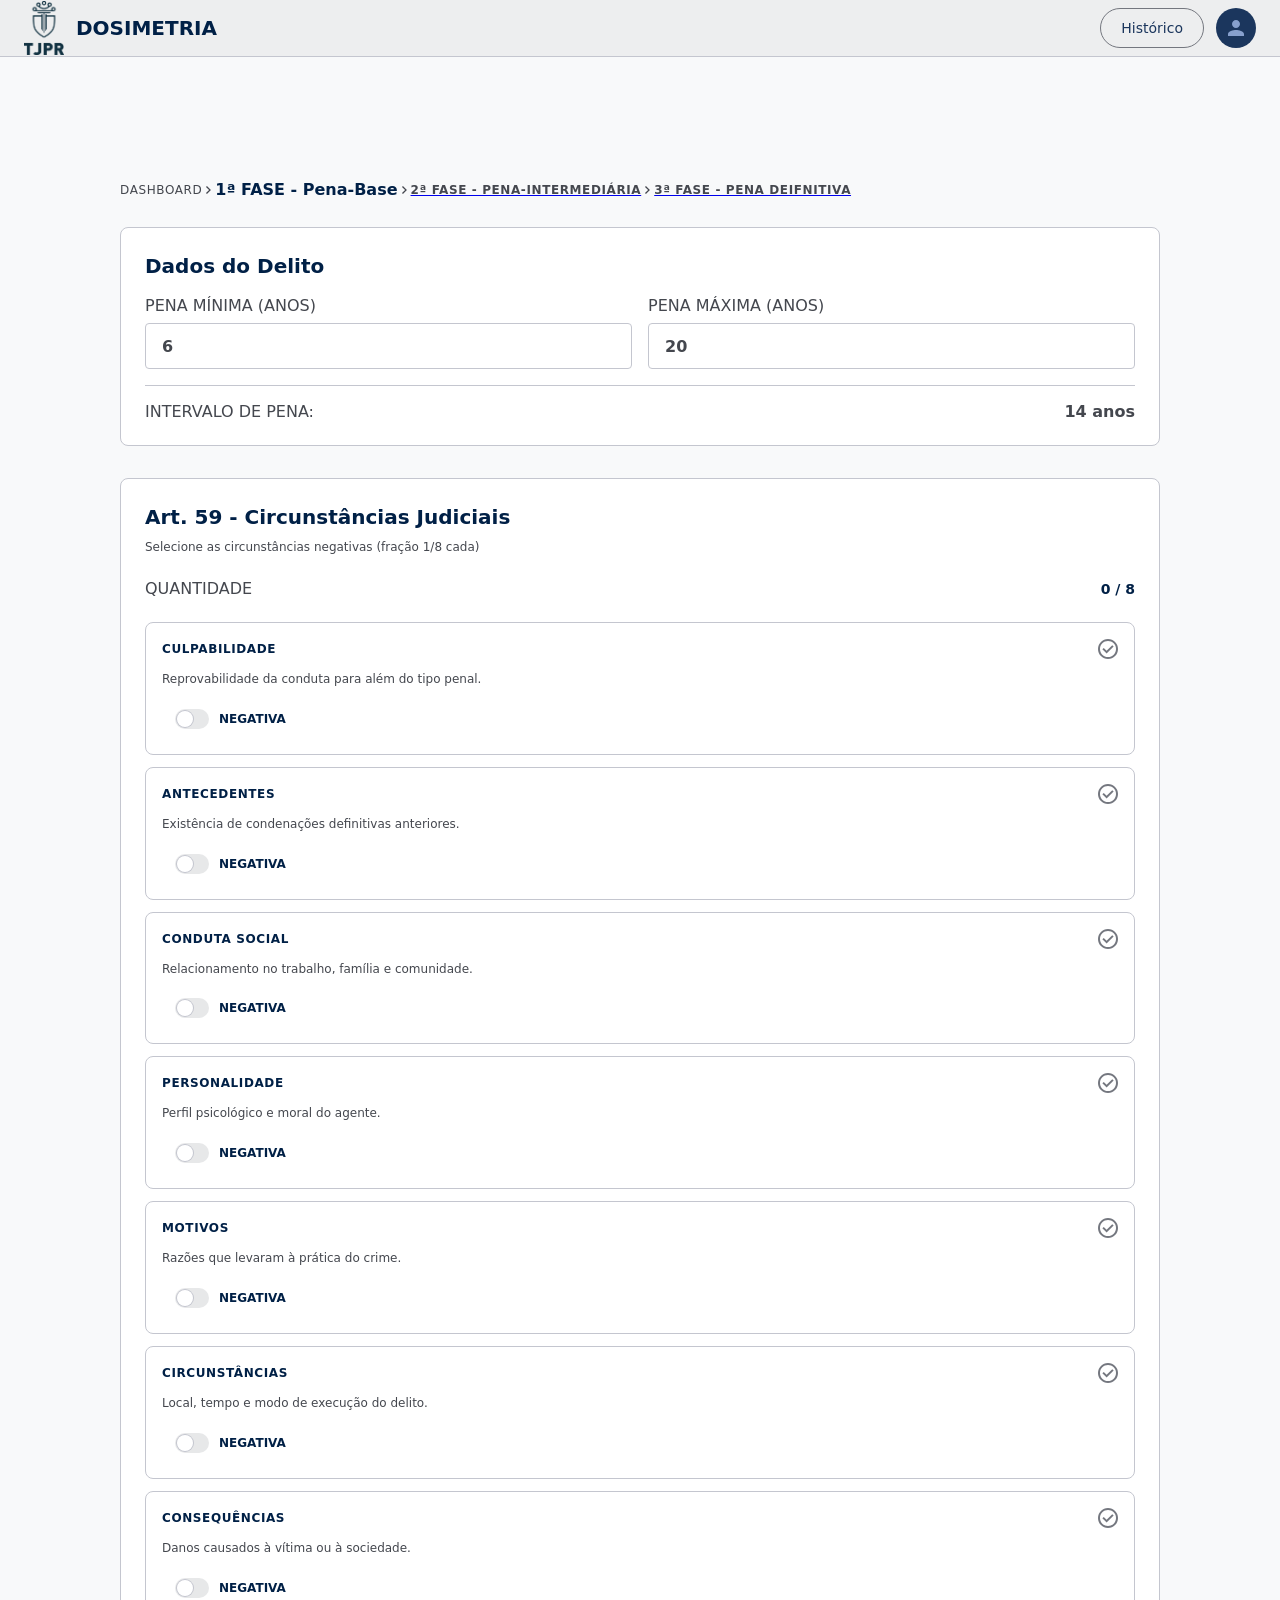
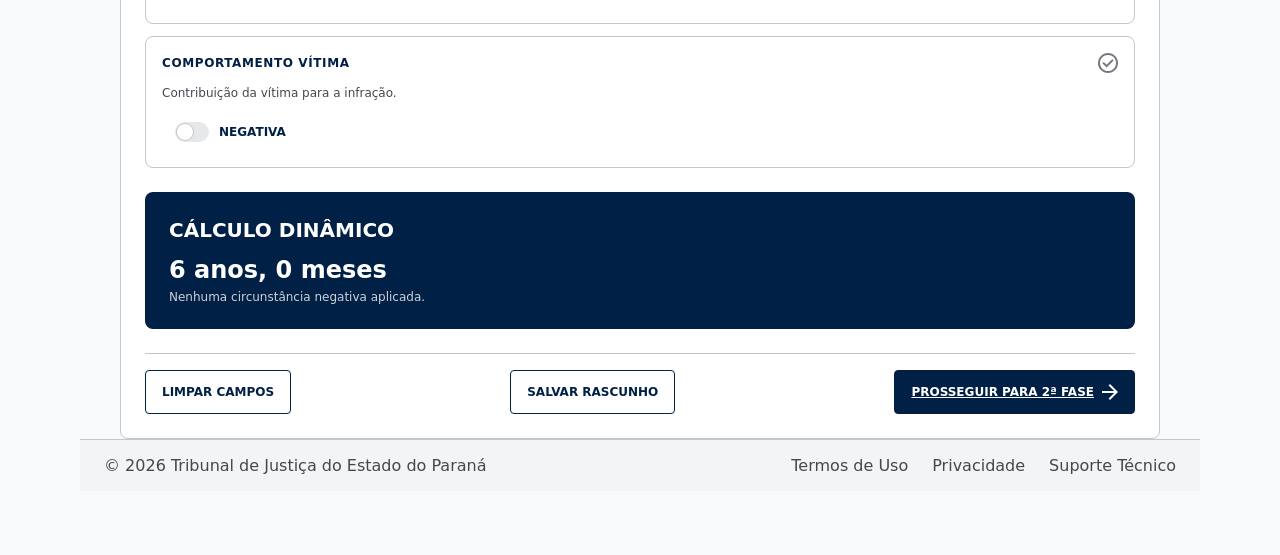
==== commit 9b172bd1: "Refinamento da interface" ====
--- a/index.html
+++ b/index.html
@@ -14,7 +14,7 @@
             <img src="assets/tj_logo.png" alt="Logo TJPR">
         </div>
         <div class="top-app-bar__title">
-            <span>TJPR DOSIMETRIA</span>
+            <span>DOSIMETRIA</span>
         </div>
     </div>
 
@@ -35,7 +35,19 @@
                 <div class="breadcrumbs-step__separator" data-name="Container">
                     <img src="assets/figma/icon-6-53.svg" alt="">
                 </div>
-                <div class="breadcrumbs-step__step" data-name="Container">1ª FASE - PENA-BASE</div>
+                <div class="breadcrumbs-step__step-active" data-name="Container">1ª FASE - Pena-Base</div>
+                <div class="breadcrumbs-step__separator" data-name="Container">
+                    <img src="assets/figma/icon-6-53.svg" alt="">
+                </div>
+                <a href="segundo.html">
+                <div class="breadcrumbs-step__step" data-name="Container">2ª FASE - Pena-Intermediária</div>
+                </a>
+                <div class="breadcrumbs-step__separator" data-name="Container">
+                    <img src="assets/figma/icon-6-53.svg" alt="">
+                </div>
+                <a href="terceiro.html">
+                <div class="breadcrumbs-step__step" data-name="Container">3ª FASE - Pena Deifnitiva</div>
+                </a>
             </section>
 
             <div class="content-columns" data-name="Container">
--- a/style.css
+++ b/style.css
@@ -53,9 +53,14 @@
   font-weight: 500;
   color: #44474E;
 }
-.breadcrumbs-step__step {
+.breadcrumbs-step__step-active {
   font-weight: 700;
   color: #002046;
+}
+.breadcrumbs-step__step{
+  font-weight: 700;
+  color: #44474E;
+  text-decoration: none;
 }
 .content-columns {
   display: grid;
@@ -449,6 +454,7 @@
   background: #002046;
   color: #FFFFFF;
   border-color: #002046;
+  align-items: center;
 }
 .action-button--primary:hover,
 .action-button--primary:focus-visible {
@@ -504,26 +510,16 @@
     justify-content: space-between;
   }
 }
-
-@media (min-width: 1024px) {
-  body {
+body {
     padding: 40px;
   }
-
   .screen-frame {
     padding: 140px 0 24px;
   }
-
-  .content-columns {
+.content-columns {
     gap: 32px;
     grid-template-columns: 1fr;
   }
-
-  .section-delito,
-  .section-circumstances {
-    padding: 32px;
-  }
-
 body.segundo-page {
   display: block;
   justify-content: initial;
@@ -534,7 +530,6 @@
   background: #F8F9FA;
   color: #191C1D;
 }
-
 .segundo-page .screen-frame {
   width: 100%;
   max-width: 100%;
@@ -542,12 +537,6 @@
   padding: 0 0 88px;
   background: #F8F9FA;
 }
-.segundo-header-actions {
-  display: flex;
-  align-items: center;
-  gap: 12px;
-}
-
 .segundo-header-link {
   display: none;
   min-height: 40px;
@@ -565,7 +554,6 @@
   text-transform: uppercase;
   text-decoration: none;
 }
-
 .segundo-main {
   width: min(100%, 1180px);
   margin: 0 auto;
@@ -573,24 +561,6 @@
   display: grid;
   gap: 24px;
 }
-
-.segundo-summary {
-  display: grid;
-  gap: 16px;
-}
-
-.segundo-reference-card,
-.segundo-current-card,
-.segundo-factor-list {
-  border-radius: 8px;
-}
-
-.segundo-reference-card {
-  padding: 24px;
-  border: 1px solid #C4C6CF;
-  background: #FFFFFF;
-}
-
 .segundo-kicker {
   margin-bottom: 12px;
   display: flex;
@@ -602,15 +572,11 @@
   font-weight: 700;
   letter-spacing: 0.05em;
 }
-
-.segundo-kicker__icon {
-  width: 10px;
-  height: 12px;
-  border: 2px solid #002046;
-  border-top-width: 4px;
-  border-radius: 2px;
-}
-
+.segundo-reference-card {
+  padding: 24px;
+  border: 1px solid #C4C6CF;
+  background: #FFFFFF;
+}
 .segundo-reference-card h1 {
   margin: 0;
   max-width: 520px;
@@ -620,7 +586,6 @@
   line-height: 1.3333333;
   font-weight: 600;
 }
-
 .segundo-reference-card p {
   margin: 8px 0 0;
   max-width: 620px;
@@ -628,14 +593,12 @@
   font-size: 14px;
   line-height: 1.45;
 }
-
 .segundo-current-card {
   padding: 24px;
   background: #002046;
   color: #FFFFFF;
   box-shadow: 0 16px 34px rgba(0, 32, 70, 0.12);
 }
-
 .segundo-current-card > span {
   color: #AEC7F7;
   font-size: 12px;
@@ -643,7 +606,21 @@
   font-weight: 700;
   letter-spacing: 0.05em;
 }
-
+.segundo-kicker__icon {
+  width: 10px;
+  height: 12px;
+  border: 2px solid #002046;
+  border-top-width: 4px;
+  border-radius: 2px;
+}
+.segundo-factor-section__title h2 {
+  margin: 0;
+  font-family: Manrope, Inter, system-ui, sans-serif;
+  color: #191C1D;
+  font-size: 20px;
+  line-height: 1.4;
+  font-weight: 600;
+}
 .segundo-current-card strong {
   display: block;
   margin-top: 4px;
@@ -652,7 +629,6 @@
   line-height: 1.25;
   font-weight: 700;
 }
-
 .segundo-current-card p {
   margin: 8px 0 0;
   display: flex;
@@ -662,33 +638,6 @@
   font-size: 12px;
   line-height: 1.3333333;
 }
-
-.segundo-factors {
-  display: grid;
-  gap: 24px;
-}
-
-.segundo-factor-section {
-  display: grid;
-  gap: 16px;
-}
-
-.segundo-factor-section__title {
-  display: flex;
-  align-items: center;
-  gap: 10px;
-  padding: 0 4px;
-}
-
-.segundo-factor-section__title h2 {
-  margin: 0;
-  font-family: Manrope, Inter, system-ui, sans-serif;
-  color: #191C1D;
-  font-size: 20px;
-  line-height: 1.4;
-  font-weight: 600;
-}
-
 .segundo-factor-icon {
   width: 22px;
   height: 22px;
@@ -701,23 +650,6 @@
   line-height: 1;
   font-weight: 800;
 }
-
-.segundo-factor-section--aggravating .segundo-factor-icon {
-  color: #BA1A1A;
-  border: 2px solid currentColor;
-}
-
-.segundo-factor-section--mitigating .segundo-factor-icon {
-  color: #475F87;
-  border: 2px solid currentColor;
-}
-
-.segundo-factor-list {
-  overflow: hidden;
-  border: 1px solid #C4C6CF;
-  background: #FFFFFF;
-}
-
 .segundo-factor-item {
   min-height: 81px;
   padding: 16px;
@@ -727,24 +659,12 @@
   border-bottom: 1px solid #C4C6CF;
   cursor: pointer;
 }
-
-.segundo-factor-item:last-child {
-  border-bottom: none;
-}
-
 .segundo-factor-item input {
   width: 20px;
   height: 20px;
   margin: 4px 0 0;
   accent-color: #002046;
 }
-
-.segundo-factor-item__body {
-  display: grid;
-  gap: 4px;
-  min-width: 0;
-}
-
 .segundo-factor-item__body strong {
   color: #191C1D;
   font-size: 12px;
@@ -759,7 +679,62 @@
   font-size: 12px;
   line-height: 1.3333333;
 }
-
+.segundo-header-actions {
+  display: flex;
+  align-items: center;
+  gap: 12px;
+}
+.segundo-summary {
+  display: grid;
+  gap: 16px;
+}
+
+.segundo-reference-card,
+.segundo-current-card,
+.segundo-factor-list {
+  border-radius: 8px;
+}
+.segundo-factors {
+  display: grid;
+  gap: 24px;
+}
+
+.segundo-factor-section {
+  display: grid;
+  gap: 16px;
+}
+
+.segundo-factor-section__title {
+  display: flex;
+  align-items: center;
+  gap: 10px;
+  padding: 0 4px;
+}
+
+.segundo-factor-section--aggravating .segundo-factor-icon {
+  color: #BA1A1A;
+  border: 2px solid currentColor;
+}
+
+.segundo-factor-section--mitigating .segundo-factor-icon {
+  color: #475F87;
+  border: 2px solid currentColor;
+}
+
+.segundo-factor-list {
+  overflow: hidden;
+  border: 1px solid #C4C6CF;
+  background: #FFFFFF;
+}
+.segundo-factor-item:last-child {
+  border-bottom: none;
+}
+
+.segundo-factor-item__body {
+  display: grid;
+  gap: 4px;
+  min-width: 0;
+}
 .segundo-fraction-row {
   margin-top: 4px;
   display: flex;
@@ -806,7 +781,7 @@
   color: #44474E;
 }
 
-@media (min-width: 680px) {
+@media (min-width: 640px) {
   .segundo-header-link {
     display: inline-flex;
   }
@@ -831,7 +806,7 @@
   }
 }
 
-@media (min-width: 960px) {
+@media (min-width: 640px) {
   .segundo-page .screen-frame {
     padding-bottom: 32px;
   }
@@ -1330,7 +1305,7 @@
   }
 }
 
-@media (min-width: 900px) {
+@media (min-width: 640px) {
   .historico-page .historico-main {
     padding: 32px 28px 40px;
   }
@@ -1360,7 +1335,7 @@
   }
 }
 
-@media (min-width: 1024px) {
+@media (min-width: 640px) {
   .historico-page .historico-main {
     padding-top: 34px;
     padding-bottom: 44px;
@@ -2057,7 +2032,7 @@
   line-height: 1.3333333;
 }
 
-@media (min-width: 680px) {
+@media (min-width: 640px) {
   .perfil-main {
     padding: 40px 32px 24px;
   }
@@ -2072,7 +2047,7 @@
   }
 }
 
-@media (min-width: 960px) {
+@media (min-width: 640px) {
   .perfil-page .screen-frame {
     padding-bottom: 32px;
   }
@@ -2253,29 +2228,29 @@
         padding:32px;
     }
 }
-}
 /* ==========================================================================
-   TOP APP BAR (HEADER GLOBAL PADRONIZADO)
+   TOP APP BAR (HEADER GLOBAL PADRONIZADO E RESPONSIVO)
    ========================================================================== */
 .top-app-bar {
   position: fixed;
   top: 0;
   left: 0;
-  width: 100%;
+  width: 100%; /* Corrige a barra de rolagem horizontal do 100vw */
+  box-sizing: border-box; /* Garante que o padding não quebre a largura */
   background: #EDEEEF;
   border-bottom: 1px solid #C4C6CF;
-  padding: 8px 16px;
+  padding: 8px 24px; /* Espaçamento equilibrado */
   display: flex;
   justify-content: space-between;
   align-items: center;
-  gap: 16px;
+  gap: 12px;
   z-index: 999;
 }
 
 .top-app-bar__brand {
   display: flex;
   align-items: center;
-  gap: 16px;
+  gap: 12px;
   text-decoration: none;
   color: inherit;
 }
@@ -2295,9 +2270,9 @@
 
 .top-app-bar__title {
   color: #002046;
-  font-size: 22px;
-  font-weight: 400;
-  line-height: 1.2727;
+  font-size: 20px;
+  font-weight: 600;
+  line-height: 1.2;
   display: flex;
   flex-direction: column;
 }
@@ -2314,7 +2289,7 @@
   align-items: center;
   justify-content: center;
   height: 40px;
-  padding: 0 24px;
+  padding: 0 20px;
   border-radius: 20px;
   font-size: 14px;
   font-weight: 500;
@@ -2329,7 +2304,7 @@
 }
 
 .top-app-bar__action--outline:hover {
-  background: rgba(27, 55, 93, 0.135);
+  background: rgba(27, 54, 93, 0.04);
 }
 
 .top-app-bar__profile {
@@ -2360,15 +2335,48 @@
   display: flex;
   justify-content: center;
   align-items: center;
+  flex-shrink: 0; /* Impede que o avatar seja esmagado */
 }
 
 .top-app-bar__avatar-icon {
   width: 24px;
   height: 24px;
-  background-image: url("data:image/svg+xml;utf8,<svg xmlns='http://www.w3.org/2000/svg' viewBox='0 0 24 24' fill='%2387A0CD'><path d='M12 12c2.21 0 4-1.79 4-4s-1.79-4-4-4-4 1.79-4 4 1.79 4 4 4zm0 2c-2.67 0-8 1.34-8 4v2h16v-2c0-2.66-5.33-4-8-4z'/></svg>");
+  /* SVG codificado corretamente para não quebrar o CSS */
+  background-image: url("data:image/svg+xml,%3Csvg xmlns='http://www.w3.org/2000/svg' viewBox='0 0 24 24' fill='%2387A0CD'%3E%3Cpath d='M12 12c2.21 0 4-1.79 4-4s-1.79-4-4-4-4 1.79-4 4 1.79 4 4 4zm0 2c-2.67 0-8 1.34-8 4v2h16v-2c0-2.66-5.33-4-8-4z'/%3E%3C/svg%3E");
   background-repeat: no-repeat;
   background-position: center;
 }
-.top-app-bar__avatar-icon:hover{
-  outline: rgba(27, 55, 93, 0.135);  
+
+/* ==========================================================================
+   ADAPTAÇÃO PARA TELAS PEQUENAS (CELULARES)
+   ========================================================================== */
+@media (max-width: 640px) {
+  .top-app-bar {
+    padding: 8px 12px; /* Reduz margens laterais */
+    gap: 8px;
+  }
+  
+  .top-app-bar__logo {
+    width: 32px; /* Diminui a logo */
+    height: 32px;
+  }
+  
+  .top-app-bar__title {
+    font-size: 16px; /* Diminui o texto principal */
+  }
+
+  .top-app-bar__action {
+    padding: 0 12px; /* Achata os botões de ação */
+    font-size: 12px;
+    height: 32px;
+  }
+
+  .top-app-bar__profile-text {
+    display: none; /* Esconde a palavra "Magistrado" no celular para poupar espaço */
+  }
+  
+  .top-app-bar__avatar {
+    width: 36px;
+    height: 36px;
+  }
 }
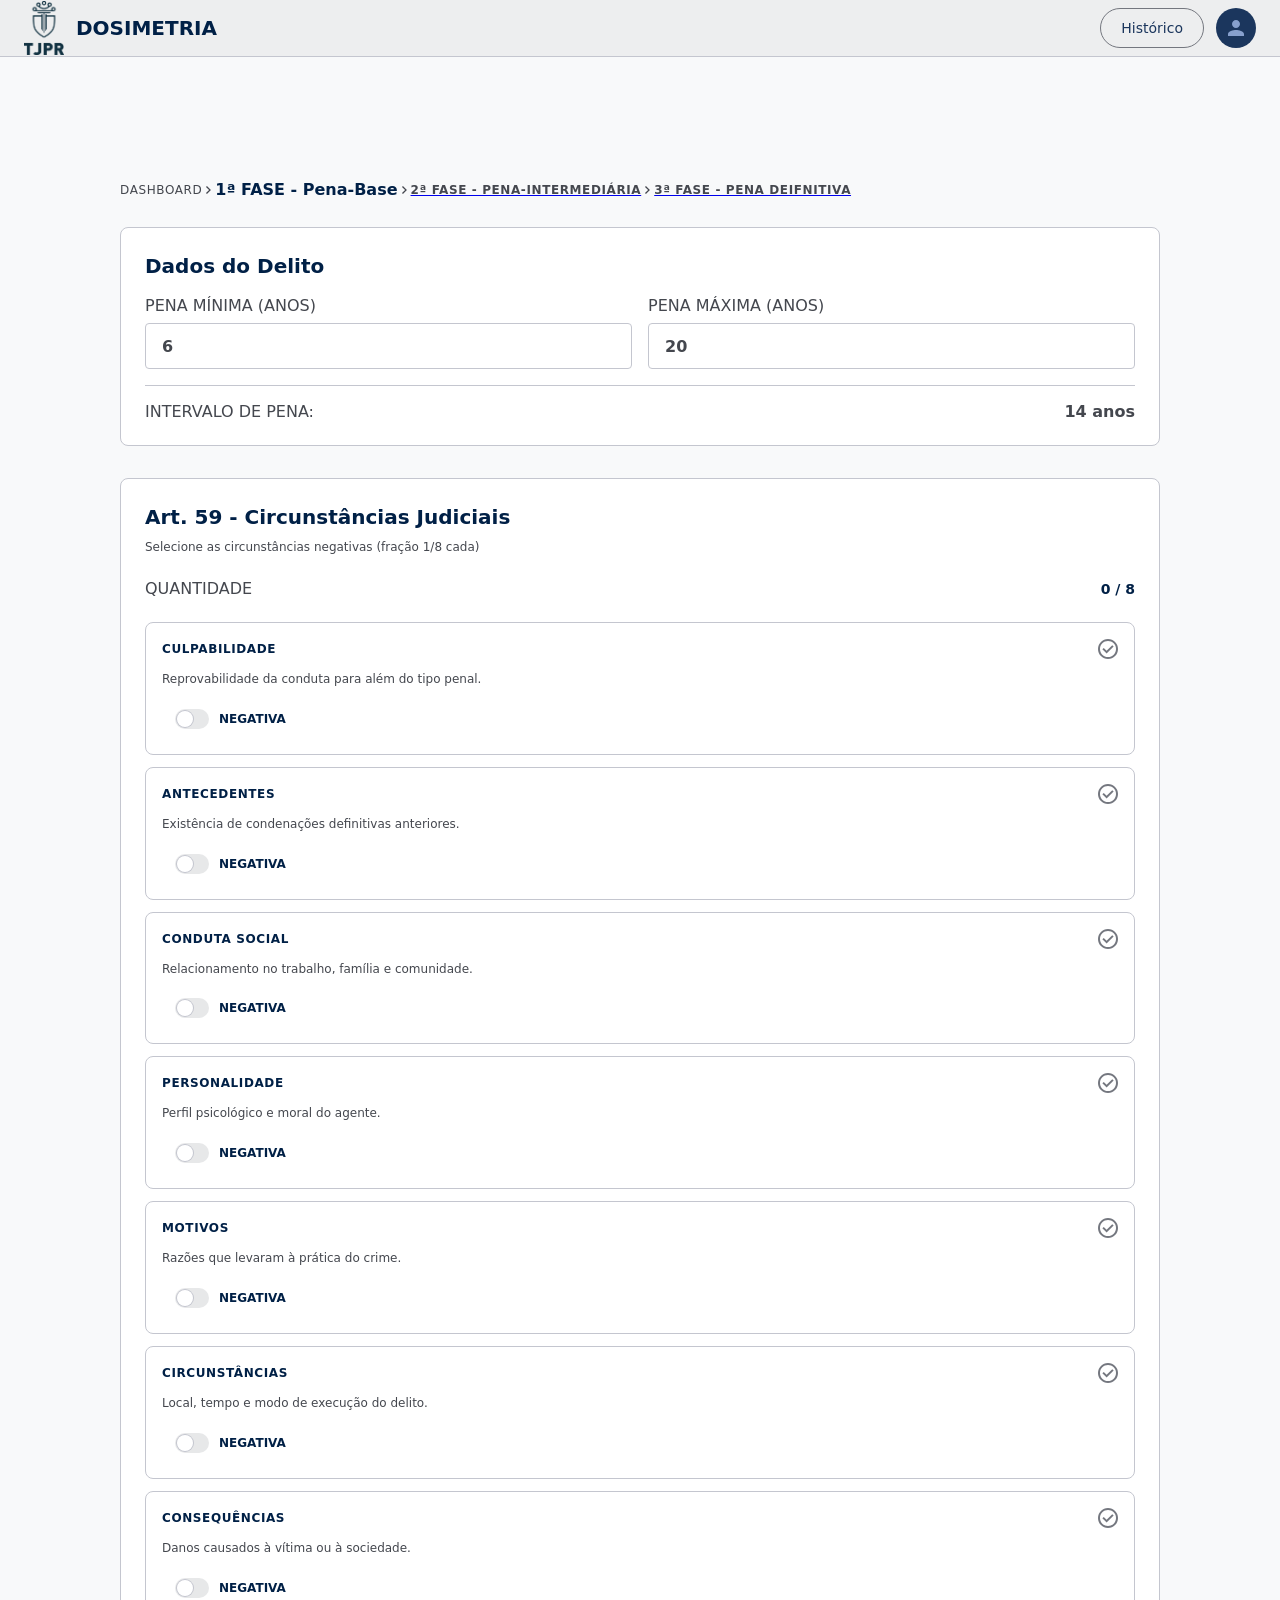
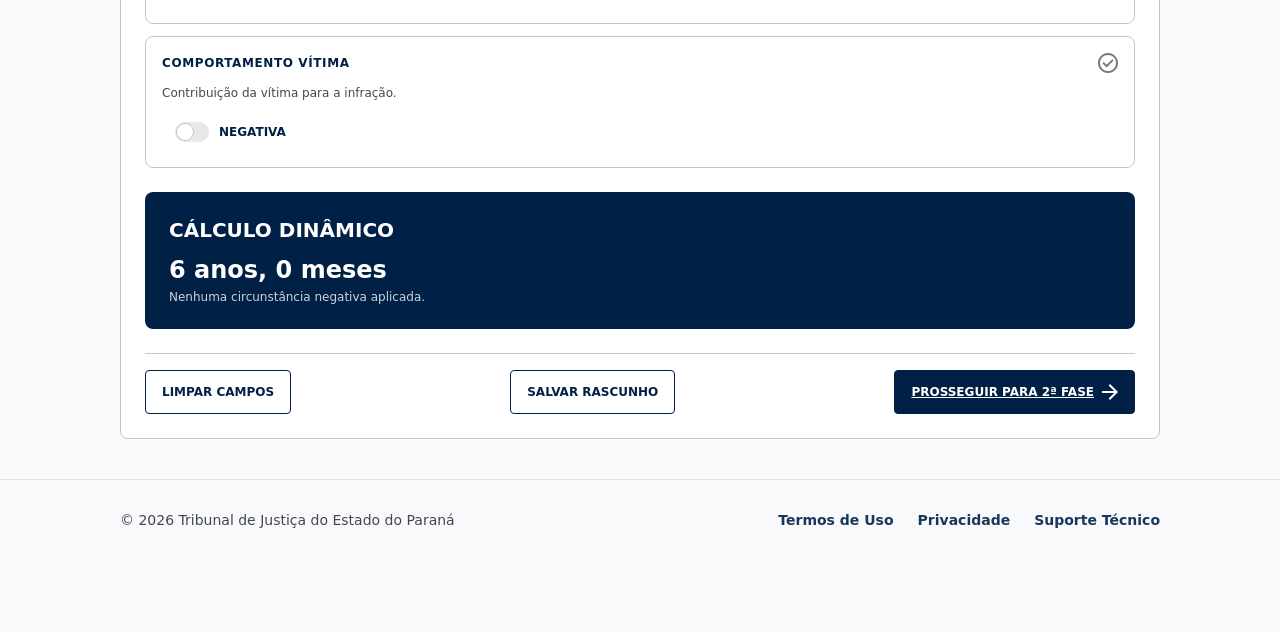
==== commit b8d601fd: "alterações no footer" ====
--- a/index.html
+++ b/index.html
@@ -231,7 +231,6 @@
                         </div>
                     </div>
                 </section>
-
         </main>
 
         <footer class="footer" data-name="Footer">
--- a/style.css
+++ b/style.css
@@ -460,27 +460,60 @@
 .action-button--primary:focus-visible {
   background: #0E355F;
 }
+/* ==========================================================================
+   FOOTER
+   ========================================================================== */
 .footer {
-  background: #F3F4F5;
-  border-top: 1px solid #C4C6CF;
-}
+  width: 100vw; /* Força o footer a ter a largura total da janela do navegador */
+  position: relative;
+  left: 50%;
+  right: 50%;
+  margin-left: -50vw;  /* Joga o início do footer para o extremo esquerdo da tela */
+  margin-right: -50vw; /* Joga o fim do footer para o extremo direito da tela */
+  
+  /* O padding-bottom extra (80px) garante espaço para a bottom-nav-bar no mobile */
+  padding: 32px 24px 80px 24px; 
+  background-color: transparent;
+  border-top: 1px solid #E0E2E5; /* Esta linha agora vai se esticar por toda a tela! */
+  font-family: Inter, system-ui, sans-serif;
+  color: #44474E;
+  font-size: 14px;
+  margin-top: 40px;
+  box-sizing: border-box;
+}
+
 .footer__content {
-  display: flex;
-  justify-content: space-between;
+  /* Alinha perfeitamente o conteúdo interno com o restante do seu projeto (.main-frame) */
+  width: min(100%, 1040px);
+  margin: 0 auto;
+  display: flex;
+  flex-direction: column;
   align-items: center;
   gap: 16px;
-  padding: 16px 24px;
-}
+  text-align: center;
+}
+
 .footer__links {
   display: flex;
   gap: 24px;
-}
+  flex-wrap: wrap;
+  justify-content: center;
+}
+
 .footer__links a {
+  color: #1B365D; /* Azul escuro do TJPR */
   text-decoration: none;
-  color: #44474E;
-}
-
-@media (min-width: 640px) {
+  font-weight: 600;
+  transition: color 0.2s ease, text-decoration 0.2s ease;
+}
+
+.footer__links a:hover,
+.footer__links a:focus {
+  text-decoration: underline;
+  color: #11223A;
+}
+
+@media (min-width: 768px) {
   body {
     padding: 32px;
   }
@@ -505,9 +538,14 @@
     grid-column: 1 / -1;
   }
 
+  .footer {
+    padding: 32px 24px 40px 24px; 
+  }
+
   .footer__content {
-    flex-wrap: wrap;
+    flex-direction: row;
     justify-content: space-between;
+    text-align: left;
   }
 }
 body {
